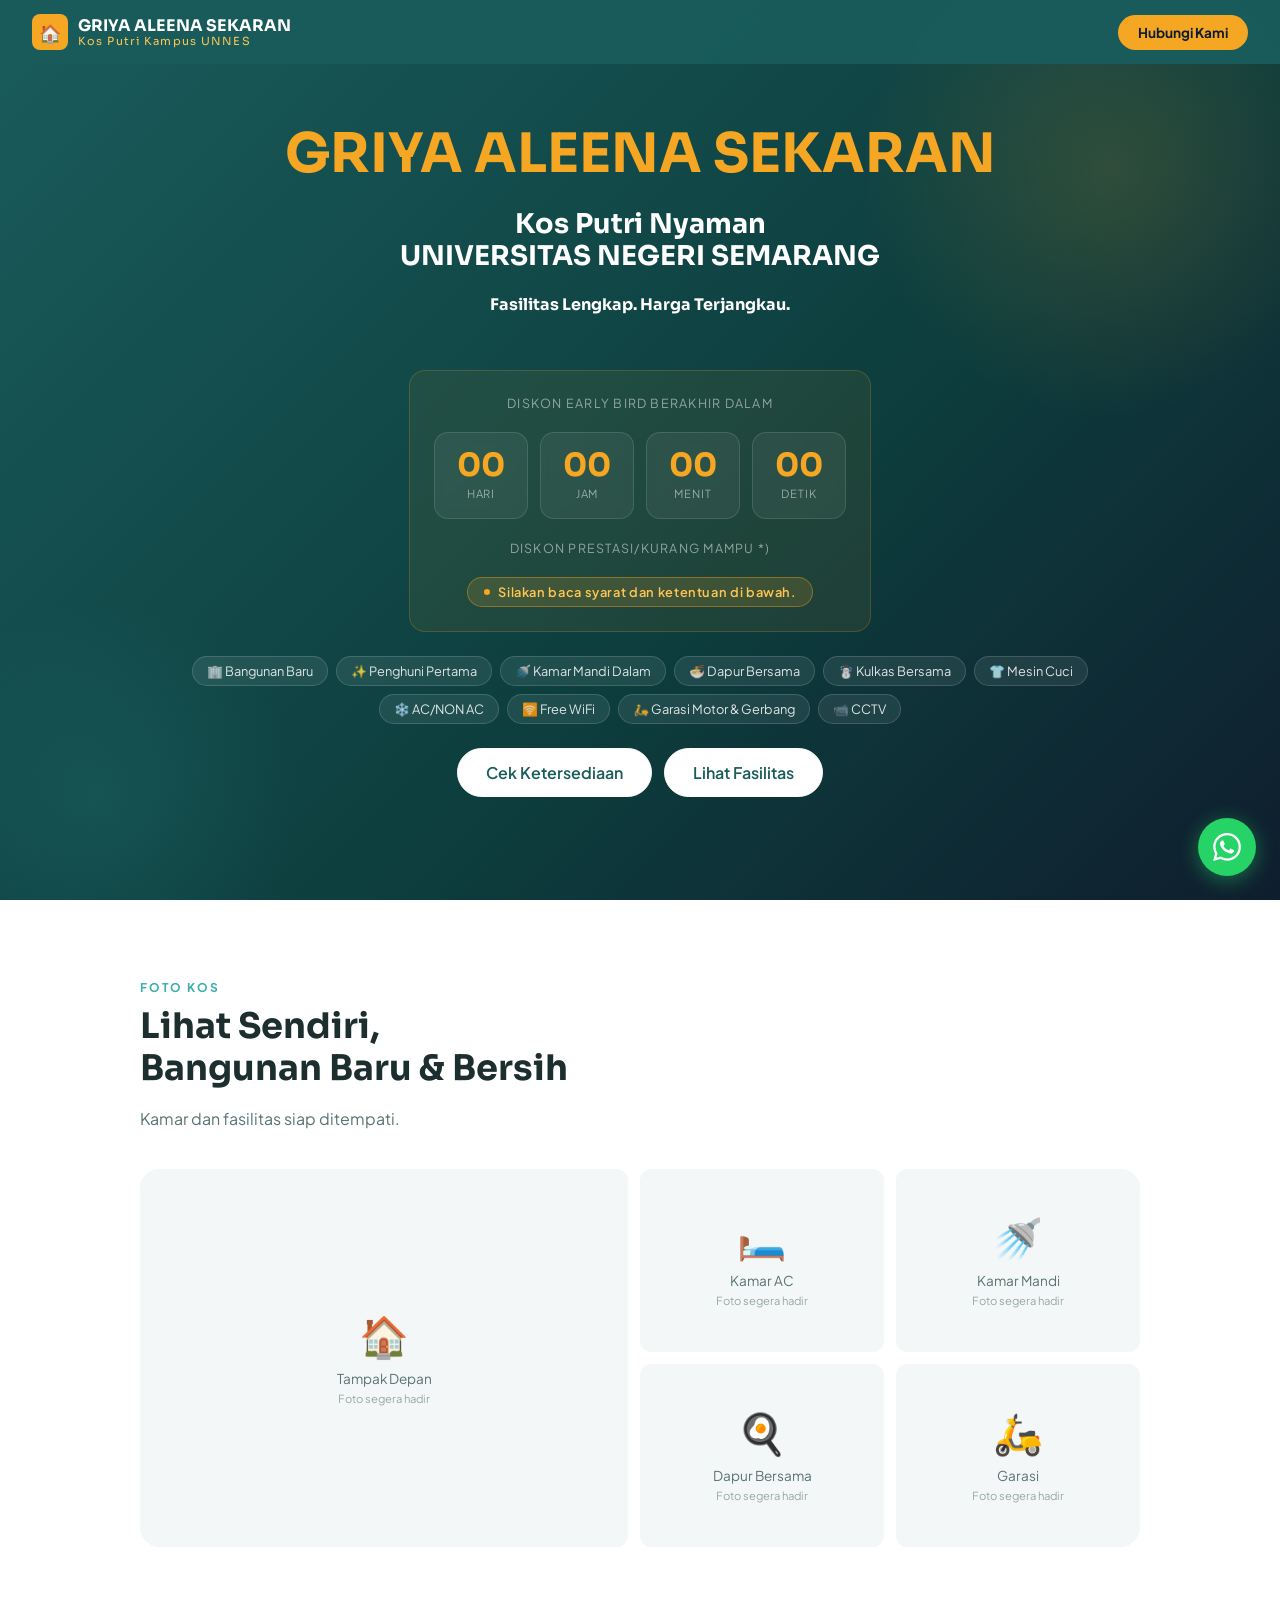
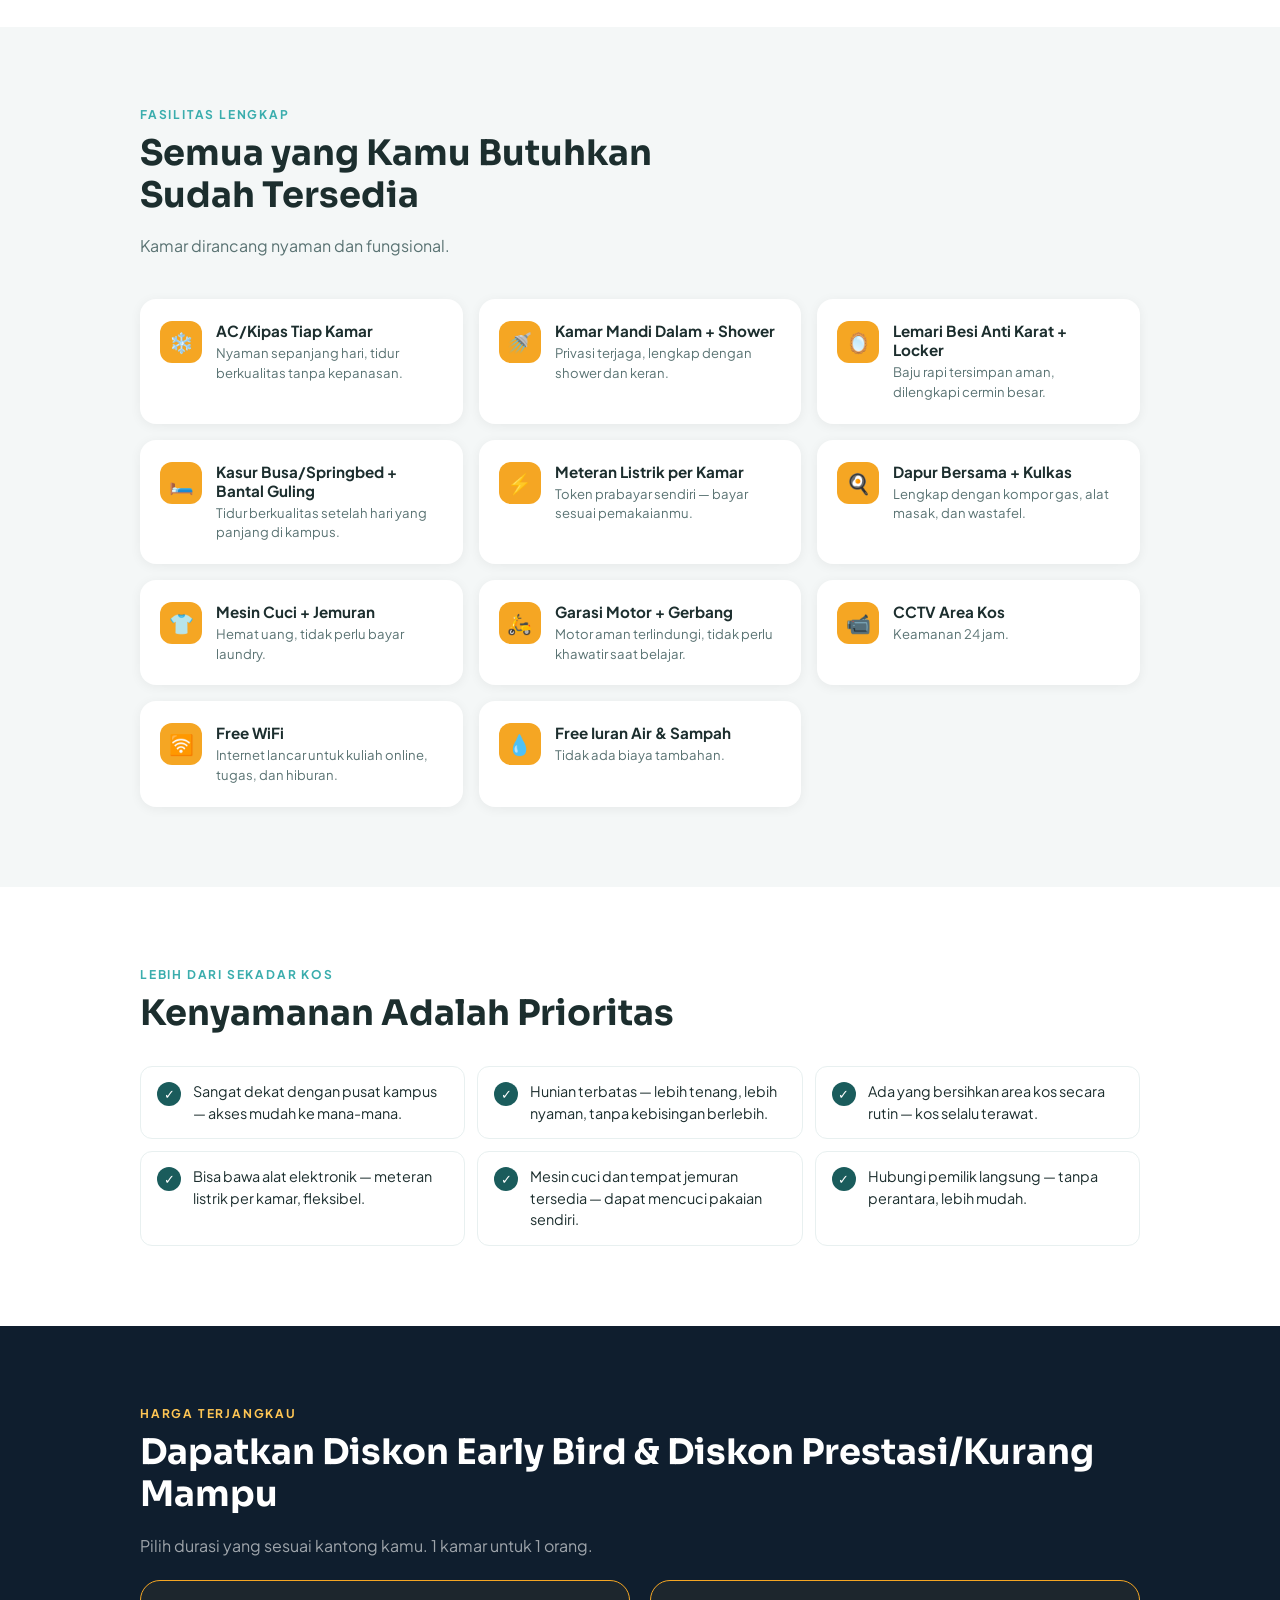
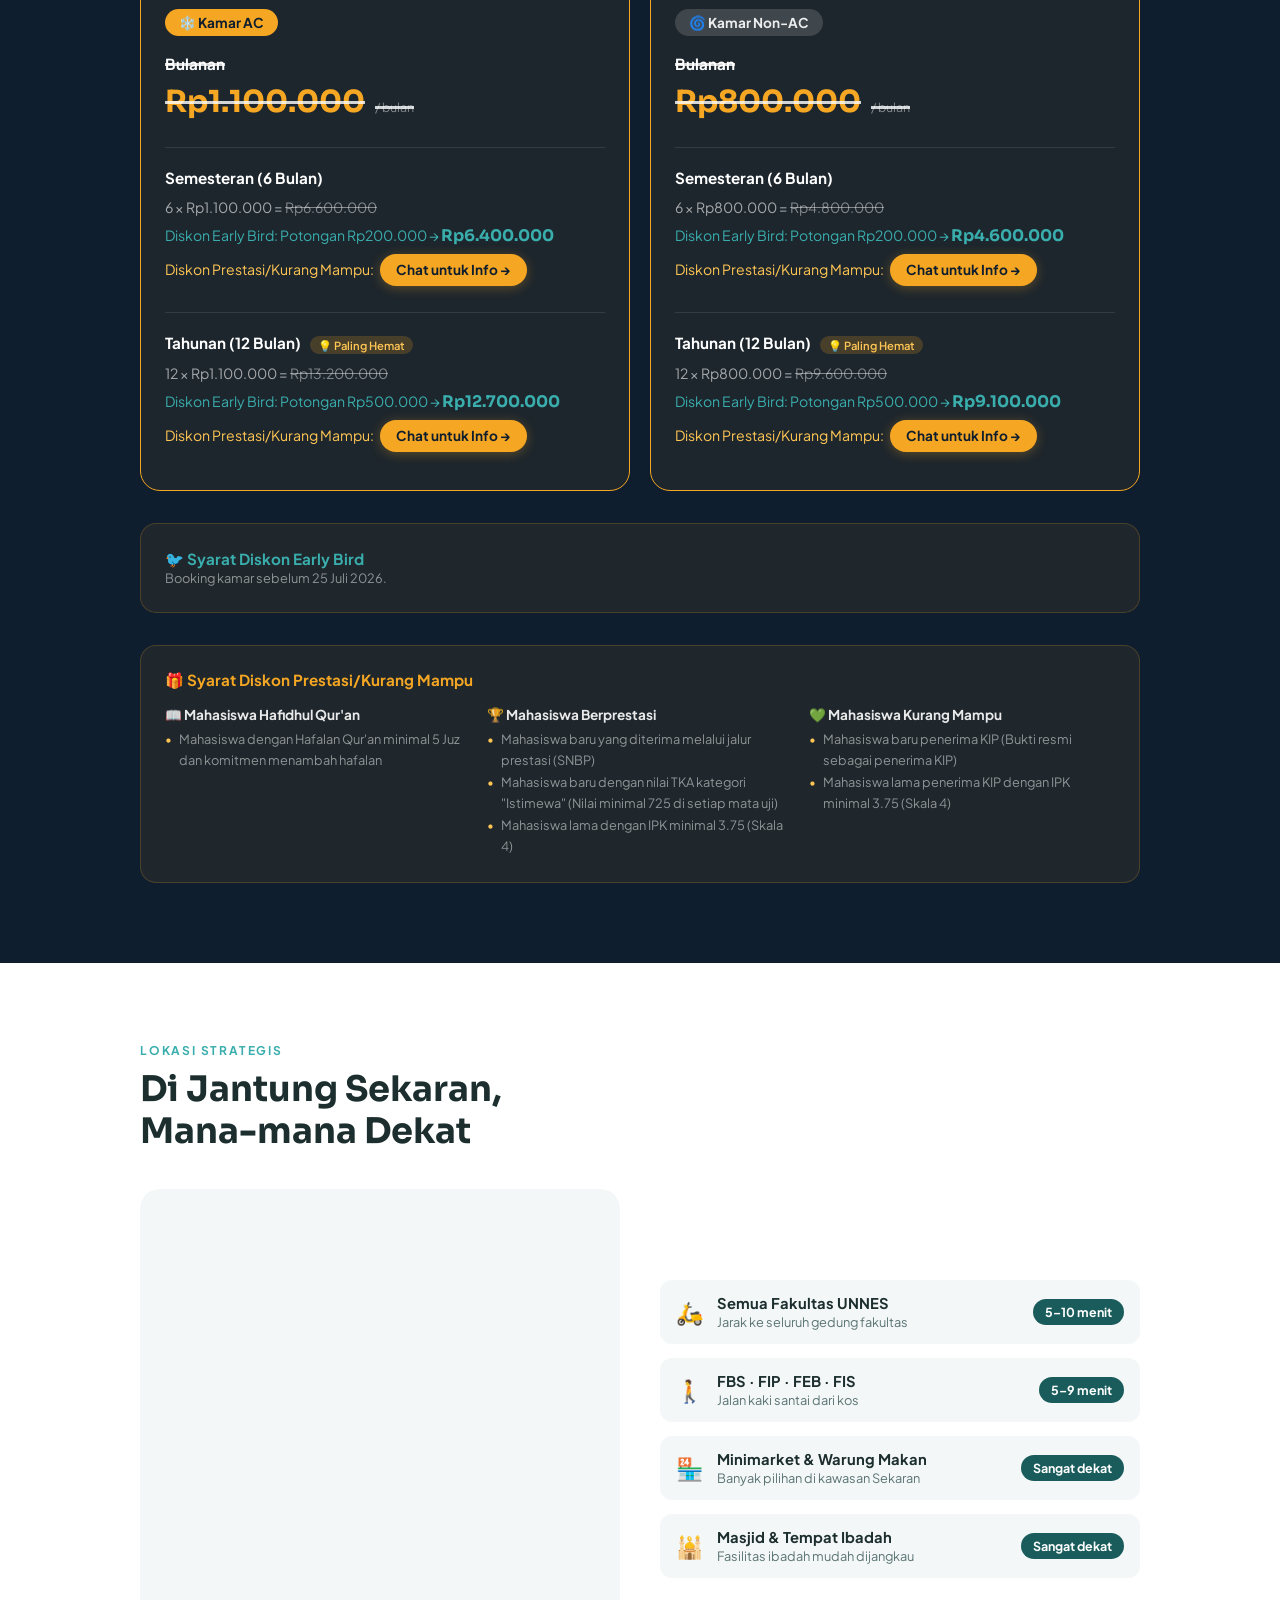
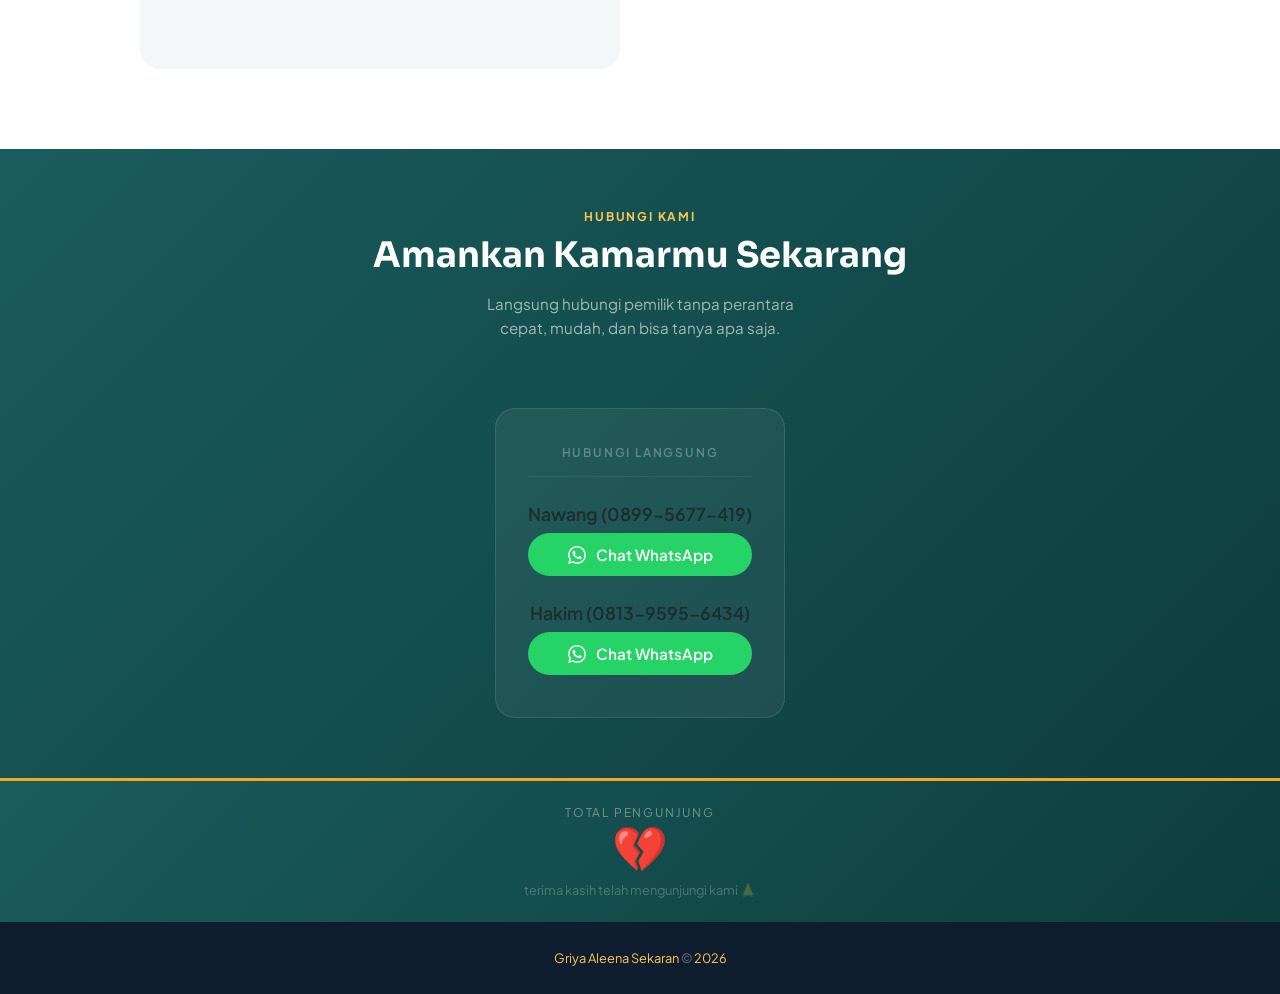
==== index.html @ 8c184621 "Update index.html" ====
<!DOCTYPE html>
<html lang="id">
<head>
<meta charset="UTF-8">
<meta name="viewport" content="width=device-width, initial-scale=1.0">
<title id="dynamic-title">Loading...</title>
<meta name="description" id="dynamic-description" content="Loading...">

<!-- 🔥 OPEN GRAPH TAGS - HARDCODE UNTUK WHATSAPP PREVIEW -->
<meta property="og:title" content="Griya Aleena Sekaran – Kos Putri Kampus UNNES" />
<meta property="og:description" content="Kos putri baru di Sekaran dekat UNNES. Fasilitas lengkap: AC, kamar mandi dalam, WiFi, dapur bersama, CCTV. Diskon Early Bird & Prestasi/Kurang Mampu." />

<meta property="og:image" content="https://lintangglangitt.github.io/griya-aleena/foto/og.jpg?v=20260705" /> <!-- GANTI INI UTK VERSI OG -->

<meta property="og:image:width" content="1200" />
<meta property="og:image:height" content="630" />
<meta property="og:type" content="website" />

<meta property="og:url" content="https://lintangglangitt.github.io/griya-aleena/" /> <!-- GANTI INI UTK VERSI OG -->

<meta property="og:site_name" content="Griya Aleena Sekaran" />
<meta property="og:locale" content="id_ID" />

<!-- Twitter Card -->
<meta name="twitter:card" content="summary_large_image" />
<meta name="twitter:title" content="Griya Aleena Sekaran – Kos Putri Kampus UNNES" />
<meta name="twitter:description" content="Kos putri baru di Sekaran dekat UNNES. Fasilitas lengkap, diskon early bird & prestasi." />
<meta name="twitter:image" content="https://lintangglangitt.github.io/griya-aleena/foto/og.jpg?v=20260705" /> <!-- GANTI INI UTK VERSI OG -->

<link rel="icon" type="image/png" sizes="32x32" href="foto/favicon.png">
<link rel="icon" type="image/png" sizes="16x16" href="foto/favicon.png">
<link rel="apple-touch-icon" href="foto/favicon.png">
<link href="https://fonts.googleapis.com/css2?family=Plus+Jakarta+Sans:wght@400;500;600;700;800&family=Sora:wght@400;600;700&display=swap" rel="stylesheet">
<link rel="stylesheet" href="styles.css">
</head>

<body>

<!-- FLOATING WA -->
<a class="floating-wa" id="floating-wa" href="#" target="_blank" title="Chat WhatsApp">
  <svg viewBox="0 0 24 24" fill="currentColor"><path d="M17.472 14.382c-.297-.149-1.758-.867-2.03-.967-.273-.099-.471-.148-.67.15-.197.297-.767.966-.94 1.164-.173.199-.347.223-.644.075-.297-.15-1.255-.463-2.39-1.475-.883-.788-1.48-1.761-1.653-2.059-.173-.297-.018-.458.13-.606.134-.133.298-.347.446-.52.149-.174.198-.298.298-.497.099-.198.05-.371-.025-.52-.075-.149-.669-1.612-.916-2.207-.242-.579-.487-.5-.669-.51-.173-.008-.371-.01-.57-.01-.198 0-.52.074-.792.372-.272.297-1.04 1.016-1.04 2.479 0 1.462 1.065 2.875 1.213 3.074.149.198 2.096 3.2 5.077 4.487.709.306 1.262.489 1.694.625.712.227 1.36.195 1.871.118.571-.085 1.758-.719 2.006-1.413.248-.694.248-1.289.173-1.413-.074-.124-.272-.198-.57-.347m-5.421 7.403h-.004a9.87 9.87 0 01-5.031-1.378l-.361-.214-3.741.982.998-3.648-.235-.374a9.86 9.86 0 01-1.51-5.26c.001-5.45 4.436-9.884 9.888-9.884 2.64 0 5.122 1.03 6.988 2.898a9.825 9.825 0 012.893 6.994c-.003 5.45-4.437 9.884-9.885 9.884m8.413-18.297A11.815 11.815 0 0012.05 0C5.495 0 .16 5.335.157 11.892c0 2.096.547 4.142 1.588 5.945L.057 24l6.305-1.654a11.882 11.882 0 005.683 1.448h.005c6.554 0 11.89-5.335 11.893-11.893a11.821 11.821 0 00-3.48-8.413Z"/></svg>
</a>

<!-- NAV -->
<nav>
  <a class="nav-brand" href="#">
    <div class="nav-logo" id="nav-logo">🏠</div>
    <div class="nav-name"><span id="nav-brand-name"></span><span id="nav-brand-sub"></span></div>
  </a>
  <a class="nav-cta" id="nav-cta" href="#kontak">Hubungi Kami</a>
</nav>

<!-- HERO -->
<section id="hero">
  <div class="hero-inner">
    <h1><em id="hero-title"></em></h1>
    <h2 id="hero-subtitle"></h2>
    <h3 id="hero-sub"></h3>

    <div class="diskon-syarat" id="countdown-wrapper">
      <p class="countdown-label" id="countdown-label"></p><br>
      <div class="countdown" id="countdown-display">
        <div class="cd-box"><span class="cd-num" id="cd-d">00</span><span class="cd-unit">Hari</span></div>
        <div class="cd-box"><span class="cd-num" id="cd-h">00</span><span class="cd-unit">Jam</span></div>
        <div class="cd-box"><span class="cd-num" id="cd-m">00</span><span class="cd-unit">Menit</span></div>
        <div class="cd-box"><span class="cd-num" id="cd-s">00</span><span class="cd-unit">Detik</span></div>
      </div><br>
      <p class="countdown-label" id="countdown-label-2"></p> <br>
      <div class="hero-badge2" id="hero-badge2"></div>
    </div>

    <div class="hero-chips" id="hero-chips"></div>

    <div class="hero-cta-row" id="hero-cta-row"></div>
  </div>
</section>

<!-- STATS 
<section id="stats">
  <div class="stats-row" id="stats-row"></div>
</section>

-->

<!-- GALERI -->
<section id="galeri">
  <div class="container">
    <p class="section-eye" id="galeri-eye"></p>
    <h2 class="section-title" id="galeri-title"></h2>
    <p class="section-desc" id="galeri-desc"></p>
    <div class="galeri-grid" id="galeri-grid"></div>
  </div>
</section>

<!-- FASILITAS -->
<section id="fasilitas">
  <div class="container">
    <p class="section-eye" id="fasilitas-eye"></p>
    <h2 class="section-title" id="fasilitas-title"></h2>
    <p class="section-desc" id="fasilitas-desc"></p>
    <div class="fas-grid" id="fas-grid"></div>
  </div>
</section>

<!-- FASILITAS PLUS -->
<section id="plus">
  <div class="container">
    <p class="section-eye" id="plus-eye"></p>
    <h2 class="section-title" id="plus-title"></h2>
    <div class="plus-list" id="plus-list"></div>
  </div>
</section>

<!-- HARGA -->
<section id="harga">
  <div class="container">
    <p class="section-eye" id="harga-eye"></p>
    <h2 class="section-title" id="harga-title"></h2>
    <p class="section-desc" id="harga-desc"></p> <br>
    <div class="harga-container" id="harga-container"></div>
    <div class="early-bird-container" id="early-bird-container"></div>
    <div class="diskon-syarat-container" id="diskon-syarat-container"></div>
  </div>
</section>

<!-- LOKASI -->
<section id="lokasi">
  <div class="container">
    <p class="section-eye" id="lokasi-eye"></p>
    <h2 class="section-title" id="lokasi-title"></h2>
    <div class="lokasi-row">
      <div class="lokasi-map">
        <iframe id="maps-iframe" src="" allowfullscreen loading="lazy" referrerpolicy="no-referrer-when-downgrade"></iframe>
      </div>
      <div class="jarak-list" id="jarak-list"></div>
    </div>
  </div>
</section>

<!-- KONTAK -->
<section id="kontak">
  <div class="container">
    <p class="section-eye" id="kontak-eye"></p>
    <h2 class="section-title" id="kontak-title"></h2>
    <p class="kontak-note" id="kontak-note"></p>
    <div class="kontak-cards-wrap" id="kontak-cards-wrap"></div>
  </div>
</section>

<!-- HIT COUNTER -->
<div id="hit-counter" style="display:none;">
  <div class="hc-inner">
    <div class="hc-label">Total Pengunjung</div>
    <div class="hc-num" id="hc-num">0</div>
    <div class="hc-sub">terima kasih telah mengunjungi kami 🙏</div>
  </div>
</div>

<!-- FOOTER -->
<footer>
  <p><span id="footer-brand"></span> © <span id="footer-year"></span></p>
</footer>

<!-- ============================================================ -->
<!-- 🔥 SEMUA LOGIKA DIAMBIL DARI app.js (TIDAK ADA SCRIPT DI SINI) -->
<!-- ============================================================ -->
<script src="app.js"></script>
</body>
</html>
---- styles.css ----
/* styles.css */
*, *::before, *::after { box-sizing: border-box; margin: 0; padding: 0; }

:root {
  --teal: #1a5c5c;
  --teal-mid: #2a8080;
  --teal-lt: #3aadad;
  --amber: #F5A623;
  --amber-lt: #ffc654;
  --navy: #0f1e2e;
  --white: #ffffff;
  --gray: #f4f7f7;
  --text: #1c2e2e;
  --muted: #5a7373;
}

html { scroll-behavior: smooth; }

body {
  font-family: 'Plus Jakarta Sans', sans-serif;
  color: var(--text);
  background: var(--white);
  overflow-x: hidden;
}

/* ── NAV ── */
nav {
  position: fixed; top: 0; left: 0; right: 0; z-index: 100;
  background: rgba(26,92,92,0.95);
  backdrop-filter: blur(8px);
  display: flex; align-items: center; justify-content: space-between;
  padding: 14px 32px;
}
.nav-brand { display: flex; align-items: center; gap: 10px; text-decoration: none; }
.nav-logo { width: 36px; height: 36px; background: var(--amber); border-radius: 8px;
  display: flex; align-items: center; justify-content: center; font-size: 18px; }

/* 🔥 PERBAIKAN: Judul utama PUTIH, Subtitle KUNING */
.nav-name {
  font-family: 'Sora', sans-serif;
  font-weight: 700;
  font-size: 1rem;
  line-height: 1.1;
}
#nav-brand-name {
  color: var(--white);      /* PUTIH */
  display: block;
}
#nav-brand-sub {
  display: block;
  font-weight: 400;
  font-size: 0.7rem;
  color: var(--amber-lt);   /* KUNING */
  letter-spacing: 0.1em;
}

nav a.nav-cta {
  background: var(--amber); color: var(--navy); font-weight: 700; font-size: 0.85rem;
  padding: 9px 20px; border-radius: 50px; text-decoration: none;
  transition: background 0.2s;
}
nav a.nav-cta:hover { background: var(--amber-lt); }

/* ── HERO ── */
#hero {
  min-height: 100vh;
  background: linear-gradient(135deg, var(--teal) 0%, #0d3d3d 60%, var(--navy) 100%);
  display: flex;
  align-items: center;
  justify-content: center;
  padding: 60px 24px 40px;
  position: relative;
  overflow: hidden;
  text-align: center;
}
#hero::before {
  content: '';
  position: absolute; top: -80px; right: -80px;
  width: 500px; height: 500px;
  background: radial-gradient(circle, rgba(245,166,35,0.15) 0%, transparent 70%);
  pointer-events: none;
}
#hero::after {
  content: '';
  position: absolute; bottom: -100px; left: -100px;
  width: 400px; height: 400px;
  background: radial-gradient(circle, rgba(58,173,173,0.12) 0%, transparent 70%);
  pointer-events: none;
}
.hero-inner {
  max-width: 900px;
  width: 100%;
  display: flex;
  flex-direction: column;
  align-items: center;
  text-align: center;
  gap: 24px;
  position: relative;
  z-index: 1;
}

.hero-badge1 {
  display: inline-flex;
  align-items: center;
  gap: 8px;
  background: rgba(245,166,35,0.15);
  border: 1px solid rgba(245,166,35,0.4);
  color: var(--amber-lt);
  font-size: 0.8rem;
  font-weight: 600;
  padding: 6px 16px;
  border-radius: 50px;
  letter-spacing: 0.05em;
  margin: 0 auto;
}

.hero-badge2 {
  display: inline-flex;
  align-items: center;
  gap: 8px;
  background: rgba(245,166,35,0.15);
  border: 1px solid rgba(245,166,35,0.4);
  color: var(--amber-lt);
  font-size: 0.8rem;
  font-weight: 600;
  padding: 6px 16px;
  border-radius: 50px;
  letter-spacing: 0.05em;
  margin: 0 auto;
}

.hero-sub {
  font-size: clamp(1rem, 2vw, 1.15rem);
  color: rgba(255,255,255,0.75);
  max-width: 560px;
  line-height: 1.65;
  margin: 0 auto;
  text-align: center;
}


.badge-dot {
  width: 6px;
  height: 6px;
  background: var(--amber);
  border-radius: 50%;
  animation: pulse 1.5s infinite;
}
@keyframes pulse {
  0%, 100% { opacity: 1; }
  50% { opacity: 0.3; }
}

h1 {
  font-family: 'Sora', sans-serif;
  font-size: clamp(2rem, 5vw, 3.4rem);
  font-weight: 700;
  color: var(--white);
  line-height: 1.15;
  text-align: center;
  width: 100%;
}
h1 em {
  color: var(--amber);
  font-style: normal;
}

h2 {
  font-family: 'Sora', sans-serif;
  font-size: clamp(1rem, 2.5vw, 1.7rem);
  font-weight: 700;
  color: var(--white);
  line-height: 1.15;
  text-align: center;
  width: 100%;
}
h2 em {
  color: var(--amber);
  font-style: normal;
}

h3 {
  font-family: 'Sora', sans-serif;
  font-size: clamp(1rem, 1.25vw, 0.85rem);
  font-weight: 700;
  color: var(--white);
  line-height: 1.15;
  text-align: center;
  width: 100%;
}
h3 em {
  color: var(--amber);
  font-style: normal;
}


.container {
  max-width: 1000px;
  margin: 0 auto;
  width: 100%;
}

/* countdown */
.countdown-label {
  color: rgba(255,255,255,0.5);
  font-size: 0.78rem;
  letter-spacing: 0.1em;
  text-transform: uppercase;
}
.countdown {
  display: flex;
  gap: 12px;
  justify-content: center;
  flex-wrap: wrap;
}
.cd-box {
  background: rgba(255,255,255,0.06);
  border: 1px solid rgba(255,255,255,0.12);
  border-radius: 14px;
  padding: 16px 22px;
  min-width: 80px;
  text-align: center;
  backdrop-filter: blur(4px);
}
.cd-num {
  font-family: 'Sora', sans-serif;
  font-size: 2rem;
  font-weight: 700;
  color: var(--amber);
  line-height: 1;
  display: block;
}
.cd-unit {
  font-size: 0.7rem;
  color: rgba(255,255,255,0.5);
  letter-spacing: 0.08em;
  text-transform: uppercase;
}

.hero-chips {
  display: flex;
  flex-wrap: wrap;
  gap: 8px;
  justify-content: center;
}
.chip {
  background: rgba(255,255,255,0.08);
  border: 1px solid rgba(255,255,255,0.15);
  color: rgba(255,255,255,0.85);
  font-size: 0.8rem;
  padding: 6px 14px;
  border-radius: 50px;
}
.chip.gold {
  background: rgba(245,166,35,0.15);
  border-color: rgba(245,166,35,0.35);
  color: var(--amber-lt);
}

.hero-cta-row {
  display: flex;
  gap: 12px;
  flex-wrap: wrap;
  justify-content: center;
}
.btn-primary {
  background: var(--amber);
  color: var(--navy);
  font-weight: 700;
  font-size: 1rem;
  padding: 14px 32px;
  border-radius: 50px;
  text-decoration: none;
  transition: transform 0.15s, box-shadow 0.15s;
  box-shadow: 0 4px 20px rgba(245,166,35,0.35);
}
.btn-primary:hover {
  transform: translateY(-2px);
  box-shadow: 0 8px 28px rgba(245,166,35,0.45);
}
.btn-outline {
  background: var(--white);
  color: var(--teal);
  font-weight: 600;
  font-size: 1rem;
  padding: 13px 28px;
  border-radius: 50px;
  border: 1.5px solid var(--white);
  text-decoration: none;
  transition: border-color 0.15s, background 0.15s, color 0.15s;
}
.btn-outline:hover {
  background: var(--gray);
  border-color: var(--gray);
  color: var(--teal);
}

.avail-note {
  font-size: 0.82rem;
  color: rgba(255,255,255,0.5);
}
.avail-note strong {
  color: var(--amber-lt);
}

/* ── SECTION BASE ── */

section { padding: 80px 24px; }
.section-eye { font-size: 0.75rem; font-weight: 700; letter-spacing: 0.15em;
  text-transform: uppercase; color: var(--teal-lt); margin-bottom: 10px; }
.section-title { font-family: 'Sora', sans-serif; font-size: clamp(1.6rem,3vw,2.2rem); 
  font-weight: 700; color: var(--text); line-height: 1.2; margin-bottom: 16px;  text-align: left;}
.section-desc { color: var(--muted); font-size: 1rem; line-height: 1.7; max-width: 560px; }

/* ── STATS STRIP ── */
#stats { background: var(--teal); padding: 40px 24px; }
.stats-row { max-width: 800px; margin: 0 auto;
  display: grid; grid-template-columns: repeat(4, 1fr); gap: 20px; text-align: center; }
.stat-num { font-family: 'Sora', sans-serif; font-size: 2.2rem; font-weight: 700; color: var(--amber); }
.stat-label { font-size: 0.8rem; color: rgba(255,255,255,0.7); margin-top: 4px; line-height: 1.3; }

/* ── FASILITAS ── */
#fasilitas { background: var(--gray); }
.fas-grid {
  display: grid; grid-template-columns: repeat(auto-fill, minmax(260px, 1fr));
  gap: 16px; margin-top: 40px;
}
.fas-card {
  background: var(--white); border-radius: 16px; padding: 22px 20px;
  display: flex; gap: 14px; align-items: flex-start;
  box-shadow: 0 2px 12px rgba(0,0,0,0.06);
  transition: transform 0.2s, box-shadow 0.2s;
}
.fas-card:hover { transform: translateY(-3px); box-shadow: 0 6px 24px rgba(0,0,0,0.1); }
.fas-icon {
  width: 42px; height: 42px; border-radius: 12px; background: var(--teal);
  display: flex; align-items: center; justify-content: center;
  font-size: 20px; flex-shrink: 0;
}
.fas-icon.amber { background: var(--amber); }
.fas-text h4 { font-weight: 700; font-size: 0.95rem; margin-bottom: 3px; color: var(--text); }
.fas-text p { font-size: 0.82rem; color: var(--muted); line-height: 1.5; }

/* ── FASILITAS PLUS ── */
#plus { background: var(--white); }
.plus-list {
  display: grid; grid-template-columns: repeat(auto-fill, minmax(280px, 1fr));
  gap: 12px; margin-top: 32px;
}
.plus-item {
  display: flex; align-items: flex-start; gap: 12px;
  padding: 14px 16px; border-radius: 12px;
  border: 1.5px solid #e8f0f0;
}
.plus-check {
  width: 24px; height: 24px; background: var(--teal); border-radius: 50%;
  display: flex; align-items: center; justify-content: center; flex-shrink: 0;
  color: white; font-size: 13px; margin-top: 1px;
}
.plus-item p { font-size: 0.9rem; color: var(--text); line-height: 1.5; }

/* ── HARGA ── */
#harga { background: var(--navy); }
#harga .section-title { color: var(--white); }
#harga .section-eye { color: var(--amber-lt); }
#harga .section-desc { color: rgba(255,255,255,0.6); }

.lantai-block { margin-bottom: 32px; }
.lantai-title {
  color: var(--amber); font-family: 'Sora', sans-serif; font-weight: 700;
  font-size: 1.05rem; margin: 32px 0 16px;
  padding-bottom: 10px; border-bottom: 1px solid rgba(255,255,255,0.1);
}
.room-type-badge {
  font-size: 0.85rem; font-weight: 700; padding: 5px 14px;
  border-radius: 50px; display: inline-block; margin-bottom: 14px;
}
.ac-badge { background: var(--amber); color: var(--navy); }
.nonac-badge { background: rgba(255,255,255,0.15); color: rgba(255,255,255,0.9); }
.price-segment { padding: 4px 0; }
.price-segment .harga-durasi { font-size: 0.95rem; margin-bottom: 10px; }
.price-sep { border: none; height: 1px; background: rgba(255,255,255,0.1); margin: 16px 0; }
.hemat-tag {
  background: rgba(245,166,35,0.2); color: var(--amber-lt);
  font-size: 0.7rem; padding: 2px 8px; border-radius: 50px;
  font-weight: 600; margin-left: 6px; vertical-align: middle;
}

.harga-cards { display: grid; grid-template-columns: 1fr 1fr; gap: 20px; }
.harga-card {
  background: rgba(255,255,255,0.05); border: 1.5px solid rgba(255,255,255,0.1);
  border-radius: 20px; padding: 28px 24px;
  transition: border-color 0.2s;
}
.harga-card.featured { border-color: var(--amber); background: rgba(245,166,35,0.06); }
.harga-badge { background: var(--amber); color: var(--navy); font-size: 0.72rem; font-weight: 700;
  padding: 3px 10px; border-radius: 50px; display: inline-block; margin-bottom: 12px; }
.harga-type { color: rgba(255,255,255,0.5); font-size: 0.78rem; letter-spacing: 0.08em;
  text-transform: uppercase; margin-bottom: 8px; }
.harga-durasi { color: var(--white); font-weight: 700; font-size: 1.1rem; margin-bottom: 16px; }
.harga-price-row { display: flex; align-items: baseline; gap: 10px; margin-bottom: 6px; }
.harga-strike { color: rgba(255,255,255,0.3); font-size: 0.9rem; text-decoration: line-through; }
.harga-normal { color: var(--amber); font-family: 'Sora', sans-serif; font-size: 1.9rem; font-weight: 700; }
.harga-period { color: rgba(255,255,255,0.45); font-size: 0.78rem; }
.harga-diskon { margin-top: 14px; padding-top: 14px; border-top: 1px solid rgba(255,255,255,0.1); }
.harga-diskon-label { font-size: 0.78rem; color: var(--amber-lt); margin-bottom: 8px; }
.harga-spesial { color: white; font-size: 1.5rem; font-weight: 700; font-family: 'Sora', sans-serif; }

.bulanan-strike { text-decoration: line-through; text-decoration-thickness: 2.5px; text-decoration-color: rgba(255,255,255,0.8); }

.price-calc-row {
  font-size: 0.88rem; color: rgba(255,255,255,0.6);
  margin-bottom: 6px; line-height: 1.5;
}
.price-calc-row .calc-base { color: rgba(255,255,255,0.45); text-decoration: line-through; }
.price-calc-row .calc-disc { color: rgba(255,255,255,0.9); font-weight: 600; }

.price-calc-row.early { color: var(--teal-lt); }
.price-calc-row.early .calc-early {
  color: var(--teal-lt); font-weight: 700; font-size: 1rem;
  font-family: 'Sora', sans-serif; 
}

.price-calc-row.spesial { color: var(--amber-lt); }
.price-calc-row.spesial .calc-spesial {
  color: var(--amber); font-weight: 700; font-size: 1rem;
  font-family: 'Sora', sans-serif;
}
.syarat-mark { color: rgba(255,255,255,0.4); font-size: 0.75rem; }
.syarat-note-text {
  margin-top: 10px; font-size: 0.78rem; color: rgba(255,255,255,0.35);
  font-style: italic;
}

.diskon-syarat {
  margin-top: 32px; background: rgba(245,166,35,0.07);
  border: 1.5px solid rgba(245,166,35,0.2); border-radius: 16px;
  padding: 24px;
}

.diskon-syarat h4 {
  color: var(--amber); font-weight: 700; font-size: 0.95rem; margin-bottom: 16px;
}

.diskon-syarat-early {
  margin-top: 32px;
  background: rgba(245,166,35,0.07);
  border: 1.5px solid rgba(26, 92, 92, 0.2);
  border-radius: 16px;
  padding: 24px;
}

.diskon-syarat h4b {
  color: var(--teal-lt); font-weight: 700; font-size: 0.95rem; margin-bottom: 16px;
}

.syarat-grid { display: grid; grid-template-columns: 1fr 1fr 1fr; gap: 16px; }
.syarat-item h5 { color: rgba(255,255,255,0.9); font-size: 0.85rem; margin-bottom: 6px; }
.syarat-item p { color: rgba(255,255,255,0.5); font-size: 0.8rem; line-height: 1.5; }
.syarat-item ul { list-style: none; padding: 0; margin: 0; }
.syarat-item ul li {
  color: rgba(255,255,255,0.5); font-size: 0.8rem; line-height: 1.6;
  padding-left: 14px; position: relative; margin-bottom: 2px;
}
.syarat-item ul li::before { content: '•'; position: absolute; left: 0; color: var(--amber-lt); }


/* ─── BUTTON HUBUNGI KAMI DI HARGA ─── */
.btn-hubungi-kami {
  display: inline-block;
  background: var(--amber);
  color: var(--navy);
  font-weight: 700;
  font-size: 0.85rem;
  padding: 6px 16px;
  border-radius: 50px;
  text-decoration: none;
  transition: transform 0.15s, box-shadow 0.15s, background 0.15s;
  box-shadow: 0 2px 12px rgba(245,166,35,0.3);
  margin-left: 4px;
}

.btn-hubungi-kami:hover {
  transform: translateY(-2px);
  box-shadow: 0 4px 20px rgba(245,166,35,0.4);
  background: var(--amber-lt);
}


/* ── LOKASI ── */
#lokasi { background: var(--white); }
.lokasi-row {
  display: grid; grid-template-columns: 1fr 1fr; gap: 40px; align-items: center; margin-top: 36px;
}
.lokasi-map {
  aspect-ratio: 1; border-radius: 20px; overflow: hidden;
  background: var(--gray); position: relative;
}
.lokasi-map iframe { width: 100%; height: 100%; border: 0; display: block; }
.jarak-list { display: flex; flex-direction: column; gap: 14px; }
.jarak-item {
  display: flex; align-items: center; gap: 14px;
  padding: 14px 16px; border-radius: 12px; background: var(--gray);
}
.jarak-icon { font-size: 22px; flex-shrink: 0; }
.jarak-info h5 { font-weight: 700; font-size: 0.92rem; color: var(--text); }
.jarak-info p { font-size: 0.8rem; color: var(--muted); margin-top: 2px; }
.jarak-time {
  margin-left: auto; background: var(--teal); color: white;
  font-size: 0.78rem; font-weight: 700; padding: 5px 12px; border-radius: 50px;
  white-space: nowrap;
}


/* ── CTA / KONTAK ── */
#kontak {
  background: linear-gradient(135deg, var(--teal) 0%, #0d3d3d 100%);
  text-align: center;
  padding: 60px 24px;
}

#kontak .section-title {
  color: var(--white);
  text-align: center;
}

#kontak .section-eye {
  color: var(--amber-lt);
  text-align: center;
}

.kontak-note {
  color: rgba(255,255,255,0.6);
  font-size: 0.95rem;
  max-width: 520px;
  margin: 0 auto 32px auto;
  line-height: 1.6;
  text-align: center;
}


/* ── KONTAK CARDS ── */
.kontak-cards-wrap {
  display: flex;
  justify-content: center;
}

.kontak-card {
  background: rgba(255,255,255,0.06);
  border: 1px solid rgba(255,255,255,0.1);
  border-radius: 20px;
  padding: 36px 32px;
  max-width: 520px;
  width: 100%;
  transition: border-color 0.3s, background 0.3s;
}

.kontak-card:hover {
  background: rgba(255,255,255,0.1);
  border-color: rgba(245,166,35,0.3);
}

.kontak-card .k-label {
  color: rgba(255,255,255,0.3);
  font-size: 0.75rem;
  font-weight: 600;
  letter-spacing: 0.15em;
  text-transform: uppercase;
  margin-bottom: 16px;
}

.kontak-card .k-divider {
  height: 1px;
  background: rgba(255,255,255,0.06);
  margin-bottom: 20px;
}

.kontak-card .k-item {
  padding: 6px 0;
}

.kontak-card .k-name {
  color: #1c2e2e;
  font-size: 1.1rem;
  font-weight: 600;
  margin-bottom: 8px;
}

.kontak-card .wa-btn {
  display: inline-flex;
  align-items: center;
  justify-content: center;
  gap: 10px;
  background: #25D366;
  color: #fff;
  font-weight: 600;
  font-size: 0.95rem;
  padding: 12px 24px;
  border-radius: 50px;
  text-decoration: none;
  transition: transform 0.2s, box-shadow 0.2s;
  width: 100%;
  max-width: 300px;
}

.kontak-card .wa-btn:hover {
  transform: translateY(-2px);
  box-shadow: 0 6px 24px rgba(37,211,102,0.35);
}

.kontak-card .k-item-spacer {
  height: 14px;
}

/* ── FOOTER ── */
footer {
  background: var(--navy); padding: 28px 24px; text-align: center;
  color: rgba(255,255,255,0.35); font-size: 0.8rem;
}
footer span { color: var(--amber-lt); }

/* ── FLOATING WA ── */
.floating-wa {
  position: fixed; bottom: 24px; right: 24px; z-index: 999;
  background: #25D366; color: white; width: 58px; height: 58px;
  border-radius: 50%; display: flex; align-items: center; justify-content: center;
  box-shadow: 0 4px 20px rgba(37,211,102,0.45);
  text-decoration: none; transition: transform 0.2s, box-shadow 0.2s;
}
.floating-wa:hover { transform: scale(1.1); box-shadow: 0 8px 32px rgba(37,211,102,0.55); }
.floating-wa svg { width: 28px; height: 28px; }

/* ── GALERI ── */
#galeri { background: var(--white); }
.galeri-grid {
  display: grid;
  grid-template-columns: 2fr 1fr 1fr;
  grid-template-rows: auto auto;
  gap: 12px; margin-top: 36px; border-radius: 20px; overflow: hidden;
}
.galeri-item {
  background: var(--gray); border-radius: 12px; overflow: hidden;
  aspect-ratio: 4/3; position: relative;
  display: flex; align-items: center; justify-content: center;
  color: var(--muted); font-size: 0.85rem; text-align: center;
}
.galeri-item.main { grid-row: 1 / 3; aspect-ratio: auto; min-height: 280px; }
.galeri-item img { width: 100%; height: 100%; object-fit: cover; display: block; }
.galeri-placeholder { display: flex; flex-direction: column; gap: 6px; align-items: center; }
.galeri-placeholder span { font-size: 2rem; }

/* ── KETERSEDIAAN ── */
.avail-strip {
  display: grid; grid-template-columns: repeat(auto-fill, minmax(200px, 1fr));
  gap: 12px; margin-top: 28px;
}
.avail-item {
  background: rgba(255,255,255,0.06); border: 1.5px solid rgba(255,255,255,0.12);
  border-radius: 14px; padding: 16px 20px;
  display: flex; align-items: center; gap: 14px;
}
.avail-dot { width: 10px; height: 10px; border-radius: 50%; flex-shrink: 0; }
.avail-dot.green { background: #25D366; box-shadow: 0 0 8px rgba(37,211,102,0.6); }
.avail-dot.yellow { background: var(--amber); box-shadow: 0 0 8px rgba(245,166,35,0.6); }
.avail-info h5 { color: white; font-size: 0.88rem; font-weight: 600; margin-bottom: 2px; }
.avail-info p { color: rgba(255,255,255,0.5); font-size: 0.78rem; }

/* ── POST-HARGA CTA ── */
.post-harga-cta {
  margin-top: 40px; text-align: center;
  background: rgba(245,166,35,0.07); border: 1.5px solid rgba(245,166,35,0.2);
  border-radius: 20px; padding: 32px 24px;
}
.post-harga-cta p { color: rgba(255,255,255,0.75); margin-bottom: 20px; font-size: 1rem; }

/* ── TESTIMONI ── */
#testimoni { background: var(--gray); }
.testi-grid {
  display: grid; grid-template-columns: repeat(auto-fill, minmax(260px, 1fr));
  gap: 16px; margin-top: 36px;
}
.testi-card {
  background: var(--white); border-radius: 16px; padding: 24px;
  box-shadow: 0 2px 12px rgba(0,0,0,0.06);
  display: flex; flex-direction: column; gap: 12px;
}
.testi-stars { color: var(--amber); font-size: 1rem; letter-spacing: 2px; }
.testi-text { color: var(--text); font-size: 0.9rem; line-height: 1.65; font-style: italic; }
.testi-author { display: flex; align-items: center; gap: 10px; margin-top: 4px; }
.testi-avatar {
  width: 38px; height: 38px; border-radius: 50%; background: var(--teal);
  display: flex; align-items: center; justify-content: center;
  color: white; font-weight: 700; font-size: 0.9rem; flex-shrink: 0;
}
.testi-name { font-weight: 700; font-size: 0.88rem; color: var(--text); }
.testi-role { font-size: 0.78rem; color: var(--muted); }

/* ── RESPONSIVE ── */
@media (max-width: 640px) {
  nav { padding: 12px 16px; }
  .stats-row { grid-template-columns: repeat(2, 1fr); }
  .harga-cards { grid-template-columns: 1fr; }
  .syarat-grid { grid-template-columns: 1fr; }
  .lokasi-row { grid-template-columns: 1fr; }
  .lokasi-map { aspect-ratio: 4/3; }
  .galeri-grid { grid-template-columns: 1fr 1fr; }
  .galeri-item.main { grid-column: 1 / 3; grid-row: auto; }
  .floating-wa { bottom: 16px; right: 16px; width: 52px; height: 52px; }

  /* Countdown 1 baris dengan box */
  .countdown {
    display: flex;
    flex-wrap: nowrap;
    gap: 6px;
    justify-content: center;
  }

  .cd-box {
    min-width: 55px;
    padding: 10px 8px;
    flex-shrink: 0;
    border-radius: 10px;
  }

  .cd-num {
    font-size: 1.1rem;
  }

  .cd-unit {
    font-size: 0.5rem;
  }
}


/* ── HIT COUNTER ── */
#hit-counter {
  background: linear-gradient(135deg, var(--teal) 0%, #0d3d3d 100%);
  padding: 24px 24px;
  text-align: center;
  border-top: 3px solid var(--amber);
}

#hit-counter .hc-inner {
  max-width: 1000px;
  margin: 0 auto;
}

#hit-counter .hc-label {
  color: rgba(255,255,255,0.4);
  font-size: 0.75rem;
  text-transform: uppercase;
  letter-spacing: 0.15em;
  margin-bottom: 4px;
}

#hit-counter .hc-num {
  color: var(--amber);
  font-family: 'Sora', sans-serif;
  font-size: 2.8rem;
  font-weight: 700;
  line-height: 1.2;
}

#hit-counter .hc-sub {
  color: rgba(255,255,255,0.25);
  font-size: 0.8rem;
  margin-top: 4px;
}


/* ── GALERI FALLBACK VERSI 1 ── */
.galeri-item {
  background: var(--gray);
  border-radius: 12px;
  overflow: hidden;
  aspect-ratio: 4/3;
  position: relative;
  display: flex;
  align-items: center;
  justify-content: center;
  cursor: pointer;
  transition: transform 0.3s ease, box-shadow 0.3s ease;
}

.galeri-item:hover {
  transform: translateY(-4px);
  box-shadow: 0 8px 24px rgba(0,0,0,0.12);
}

.galeri-item img {
  width: 100%;
  height: 100%;
  object-fit: cover;
  display: block;
  transition: transform 0.5s ease;
}

.galeri-item:hover img {
  transform: scale(1.05);
}

.galeri-item.main {
  grid-row: 1 / 3;
  aspect-ratio: auto;
  min-height: 280px;
}

.no-image {
  position: absolute;
  inset: 0;
  display: flex;
  flex-direction: column;
  align-items: center;
  justify-content: center;
  background: var(--gray);
  color: var(--muted);
  font-size: 0.85rem;
  padding: 20px;
  text-align: center;
}

.no-image span {
  font-size: 2.5rem;
  margin-bottom: 8px;
}

.no-image p {
  margin: 0;
  line-height: 1.4;
}

.no-image small {
  font-size: 0.7rem;
  opacity: 0.6;
}
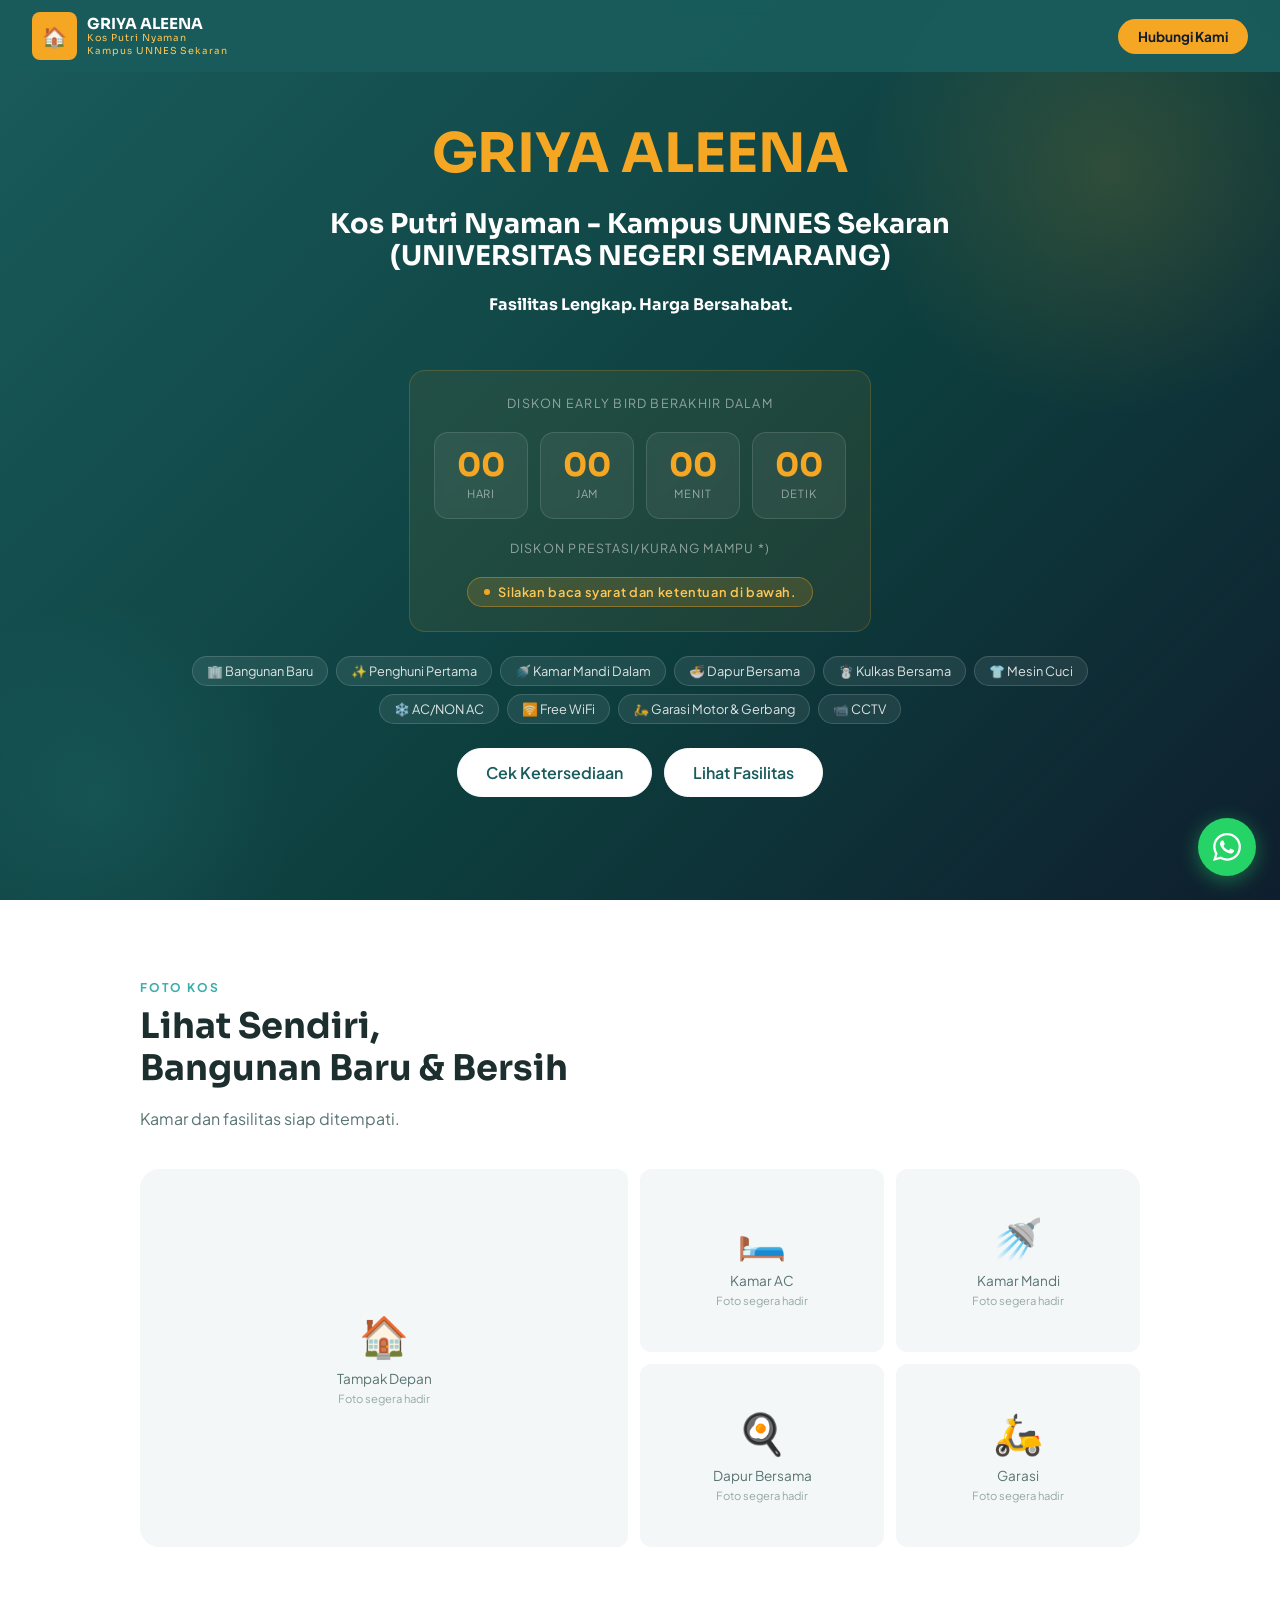
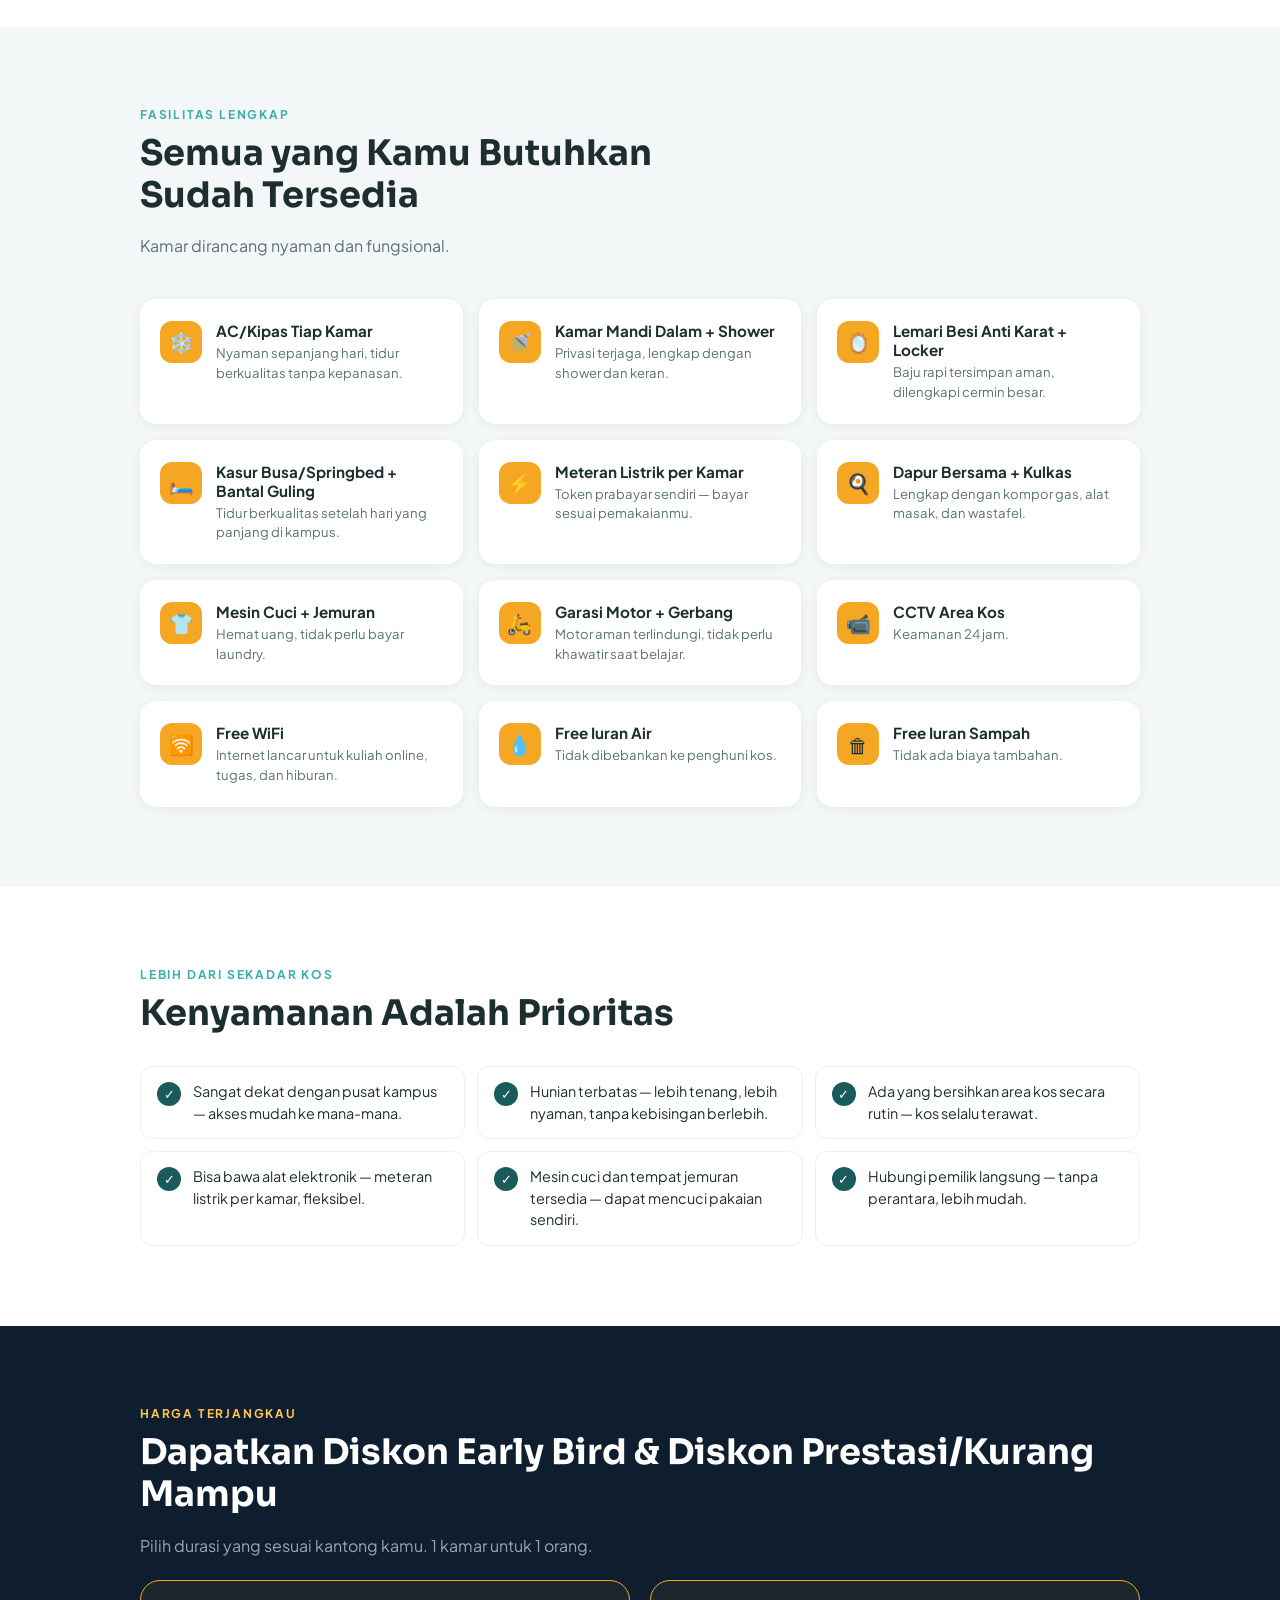
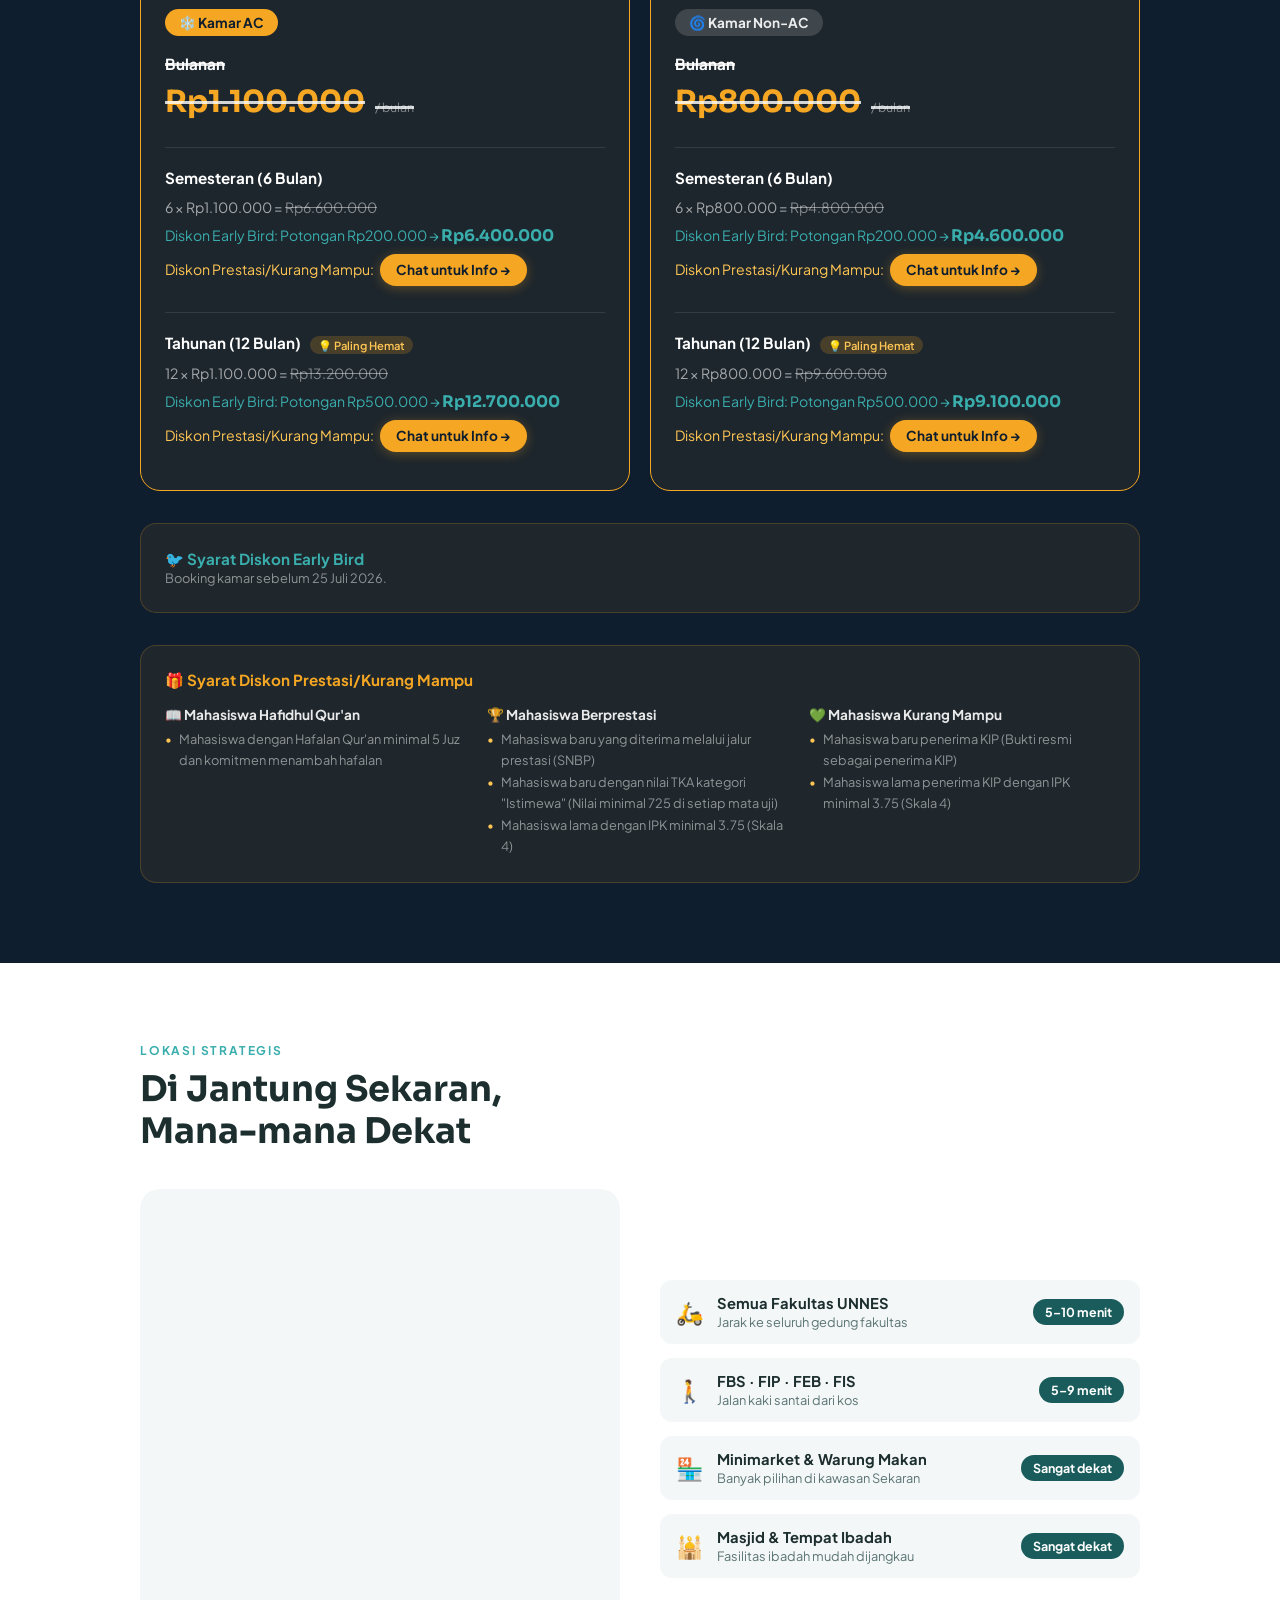
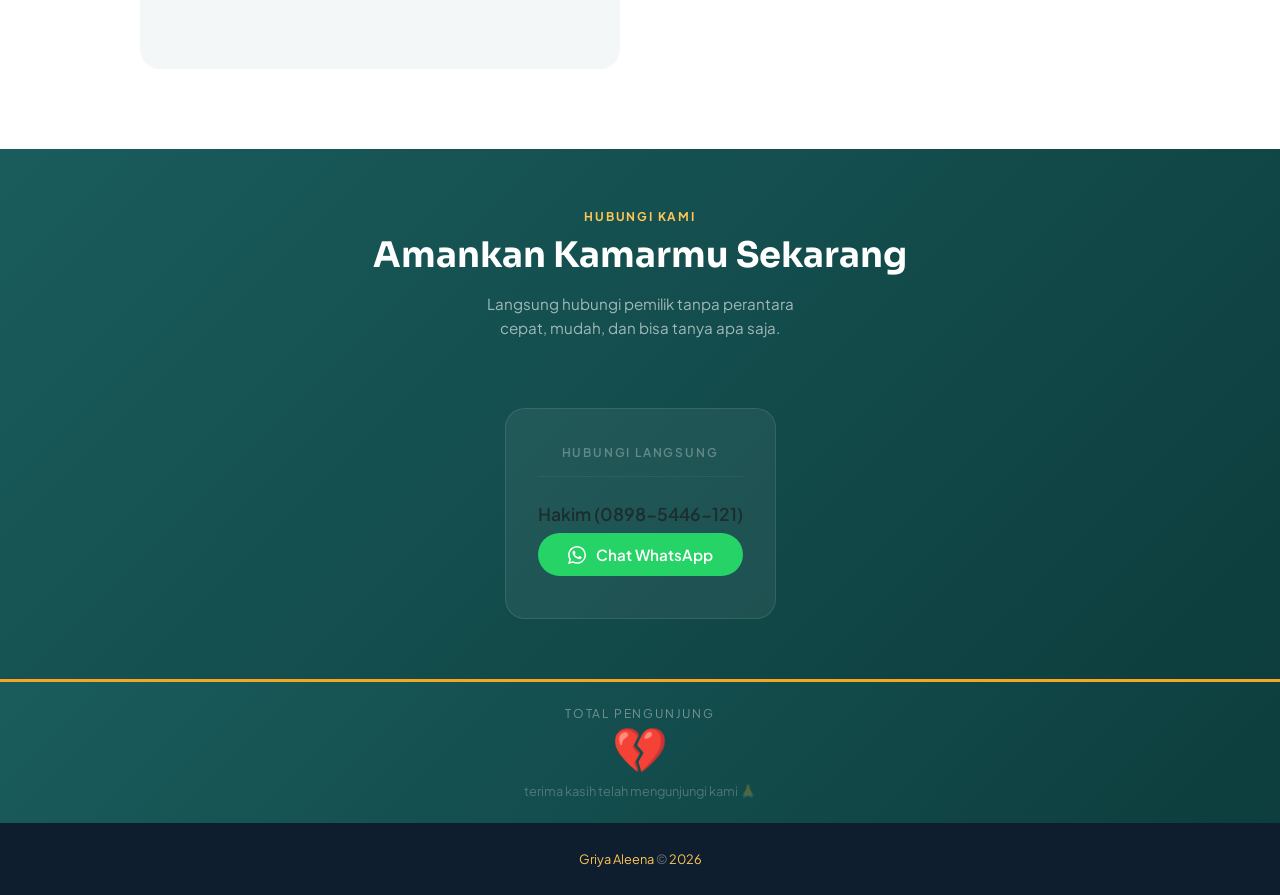
==== commit 895d8103: "Update index.html" ====
--- a/index.html
+++ b/index.html
@@ -11,7 +11,7 @@
 <meta property="og:title" content="Griya Aleena Sekaran – Kos Putri Kampus UNNES" />
 <meta property="og:description" content="Kos putri baru di Sekaran dekat UNNES. Fasilitas lengkap: AC, kamar mandi dalam, WiFi, dapur bersama, CCTV. Diskon Early Bird & Prestasi/Kurang Mampu." />
 
-<meta property="og:image" content="https://lintangglangitt.github.io/griya-aleena/foto/og.jpg?v=20260705" /> <!-- GANTI INI UTK VERSI OG -->
+<meta property="og:image" content="https://lintangglangitt.github.io/griya-aleena/foto/og.jpg?v=20260716" /> <!-- GANTI INI UTK VERSI OG -->
 
 <meta property="og:image:width" content="1200" />
 <meta property="og:image:height" content="630" />
--- a/styles.css
+++ b/styles.css
@@ -24,34 +24,63 @@
 }
 
 /* ── NAV ── */
+
+/* ── NAV ── */
 nav {
   position: fixed; top: 0; left: 0; right: 0; z-index: 100;
   background: rgba(26,92,92,0.95);
   backdrop-filter: blur(8px);
   display: flex; align-items: center; justify-content: space-between;
-  padding: 14px 32px;
-}
-.nav-brand { display: flex; align-items: center; gap: 10px; text-decoration: none; }
-.nav-logo { width: 36px; height: 36px; background: var(--amber); border-radius: 8px;
-  display: flex; align-items: center; justify-content: center; font-size: 18px; }
-
-/* 🔥 PERBAIKAN: Judul utama PUTIH, Subtitle KUNING */
+  padding: 12px 32px;
+}
+
+.nav-brand { 
+  display: flex; 
+  align-items: stretch; /* 🔥 Stretch to match height */
+  gap: 10px; 
+  text-decoration: none; 
+}
+
+.nav-logo { 
+  width: auto;
+  height: auto;
+  min-height: 48px;
+  background: var(--amber); 
+  border-radius: 8px;
+  display: flex; 
+  align-items: center; 
+  justify-content: center; 
+  font-size: 20px;
+  padding: 0 10px;
+  flex-shrink: 0;
+  align-self: stretch; /* 🔥 Stretch to full height of parent */
+}
+
 .nav-name {
   font-family: 'Sora', sans-serif;
   font-weight: 700;
-  font-size: 1rem;
-  line-height: 1.1;
-}
+  font-size: 0.95rem;
+  line-height: 1.15;
+  display: flex;
+  flex-direction: column;
+  justify-content: center; /* Center vertically within container */
+  align-self: stretch; /* 🔥 Stretch to full height */
+}
+
 #nav-brand-name {
-  color: var(--white);      /* PUTIH */
+  color: var(--white);
   display: block;
-}
+  line-height: 1.15;
+}
+
 #nav-brand-sub {
   display: block;
   font-weight: 400;
-  font-size: 0.7rem;
-  color: var(--amber-lt);   /* KUNING */
+  font-size: 0.6rem;
+  color: var(--amber-lt);
   letter-spacing: 0.1em;
+  line-height: 1.3;
+  white-space: normal;
 }
 
 nav a.nav-cta {
@@ -832,4 +861,4 @@
 .no-image small {
   font-size: 0.7rem;
   opacity: 0.6;
-}+}
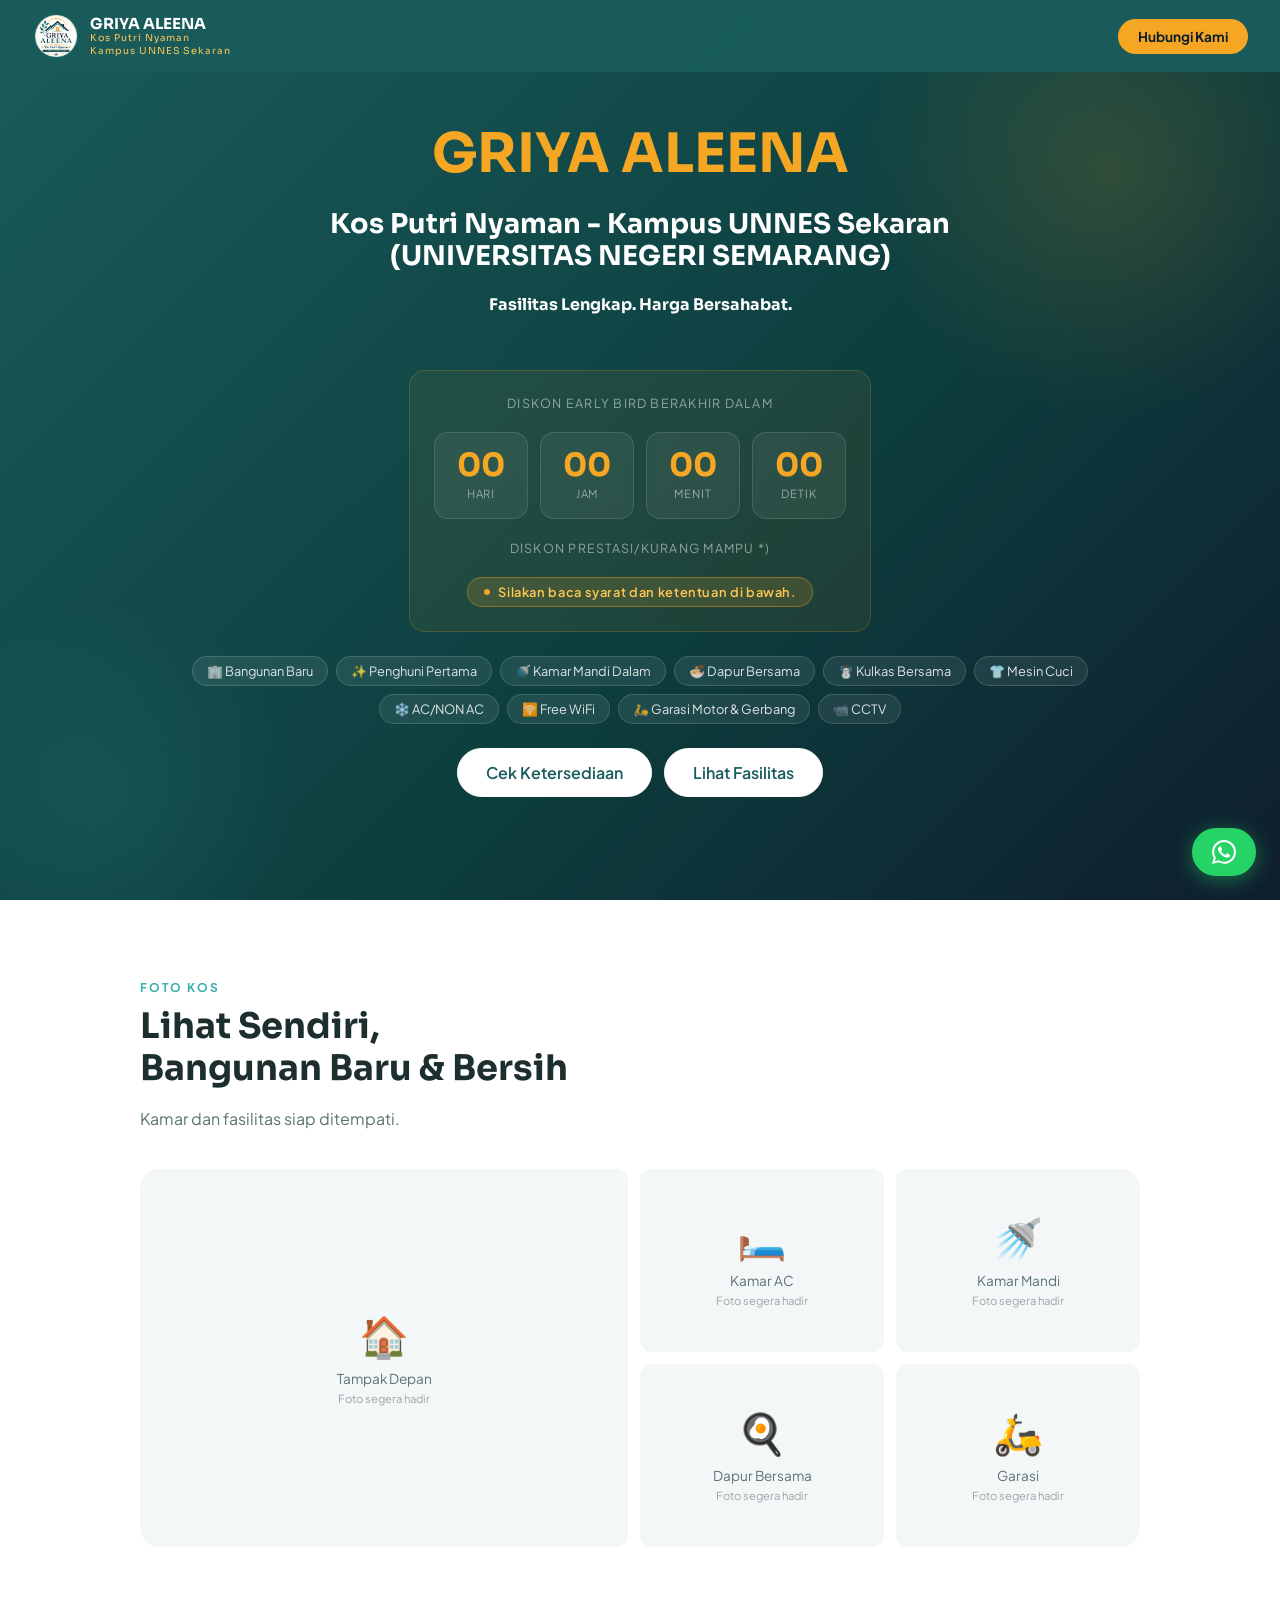
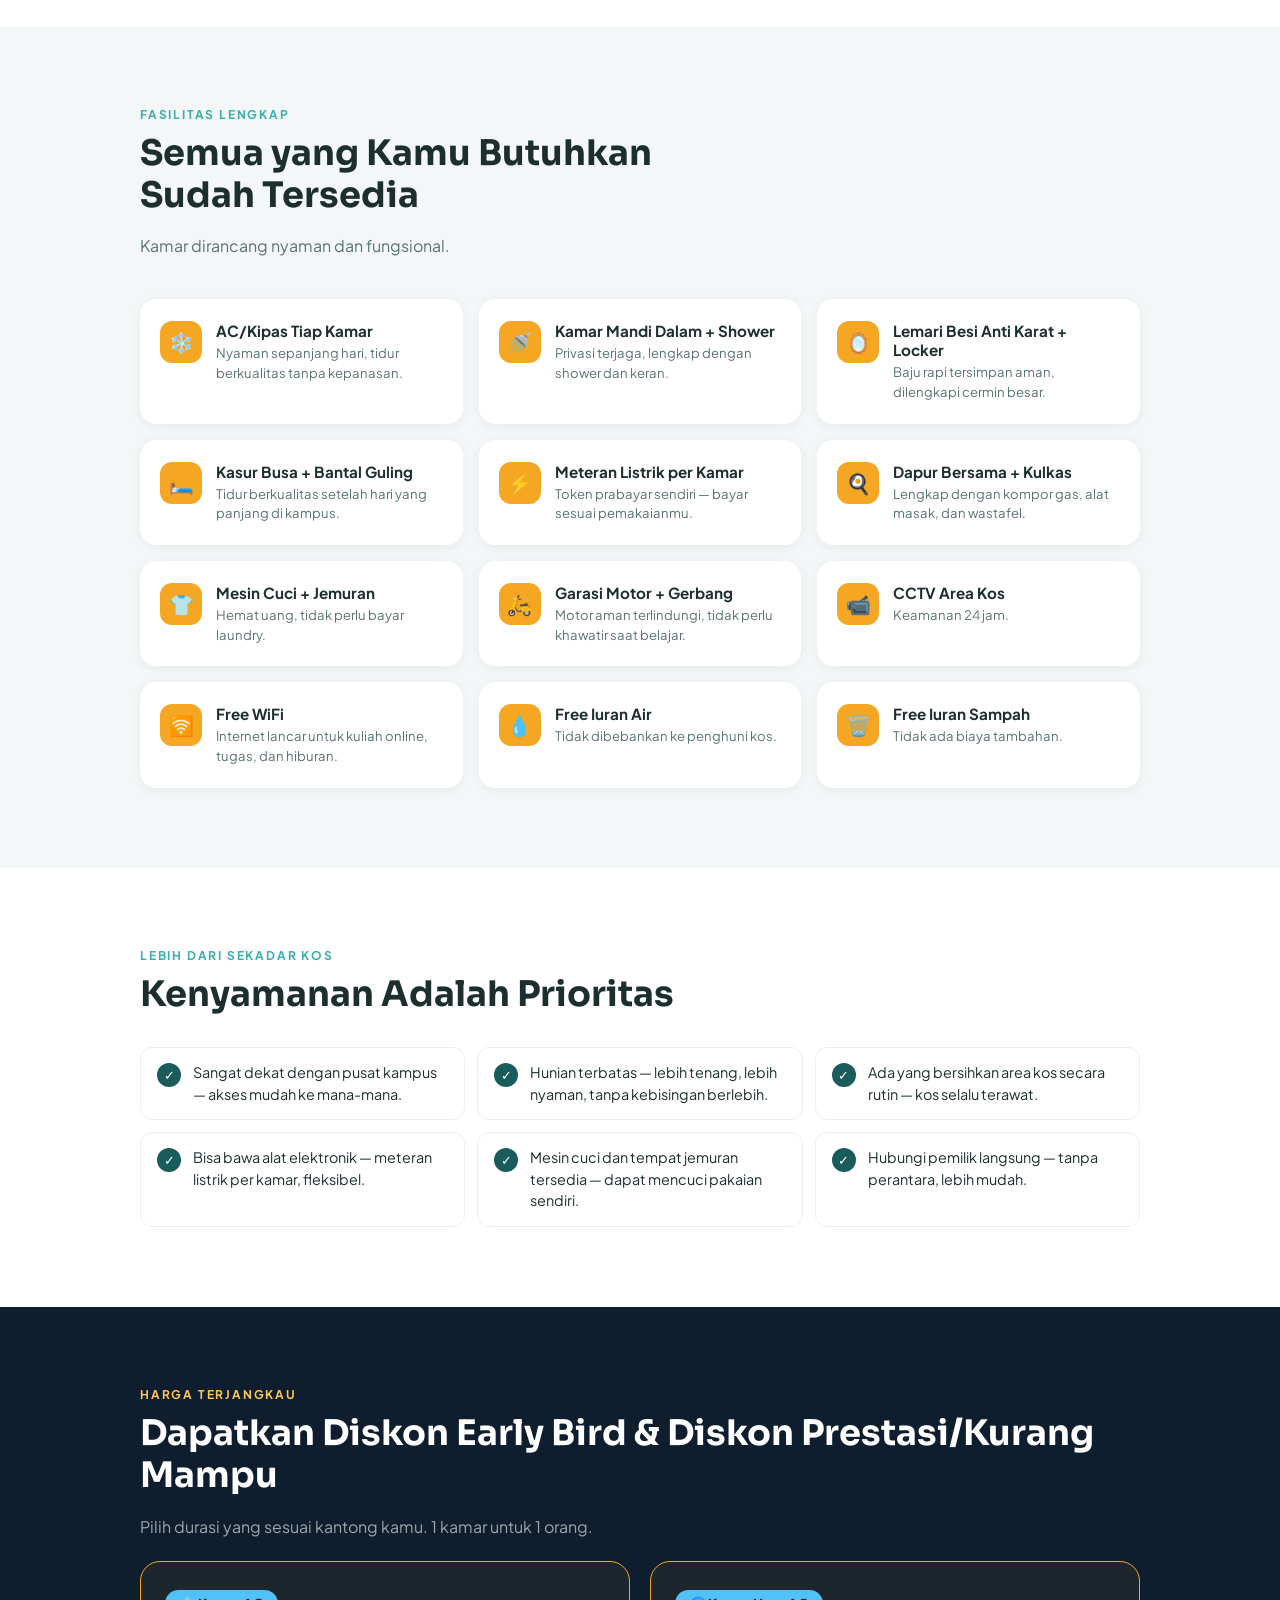
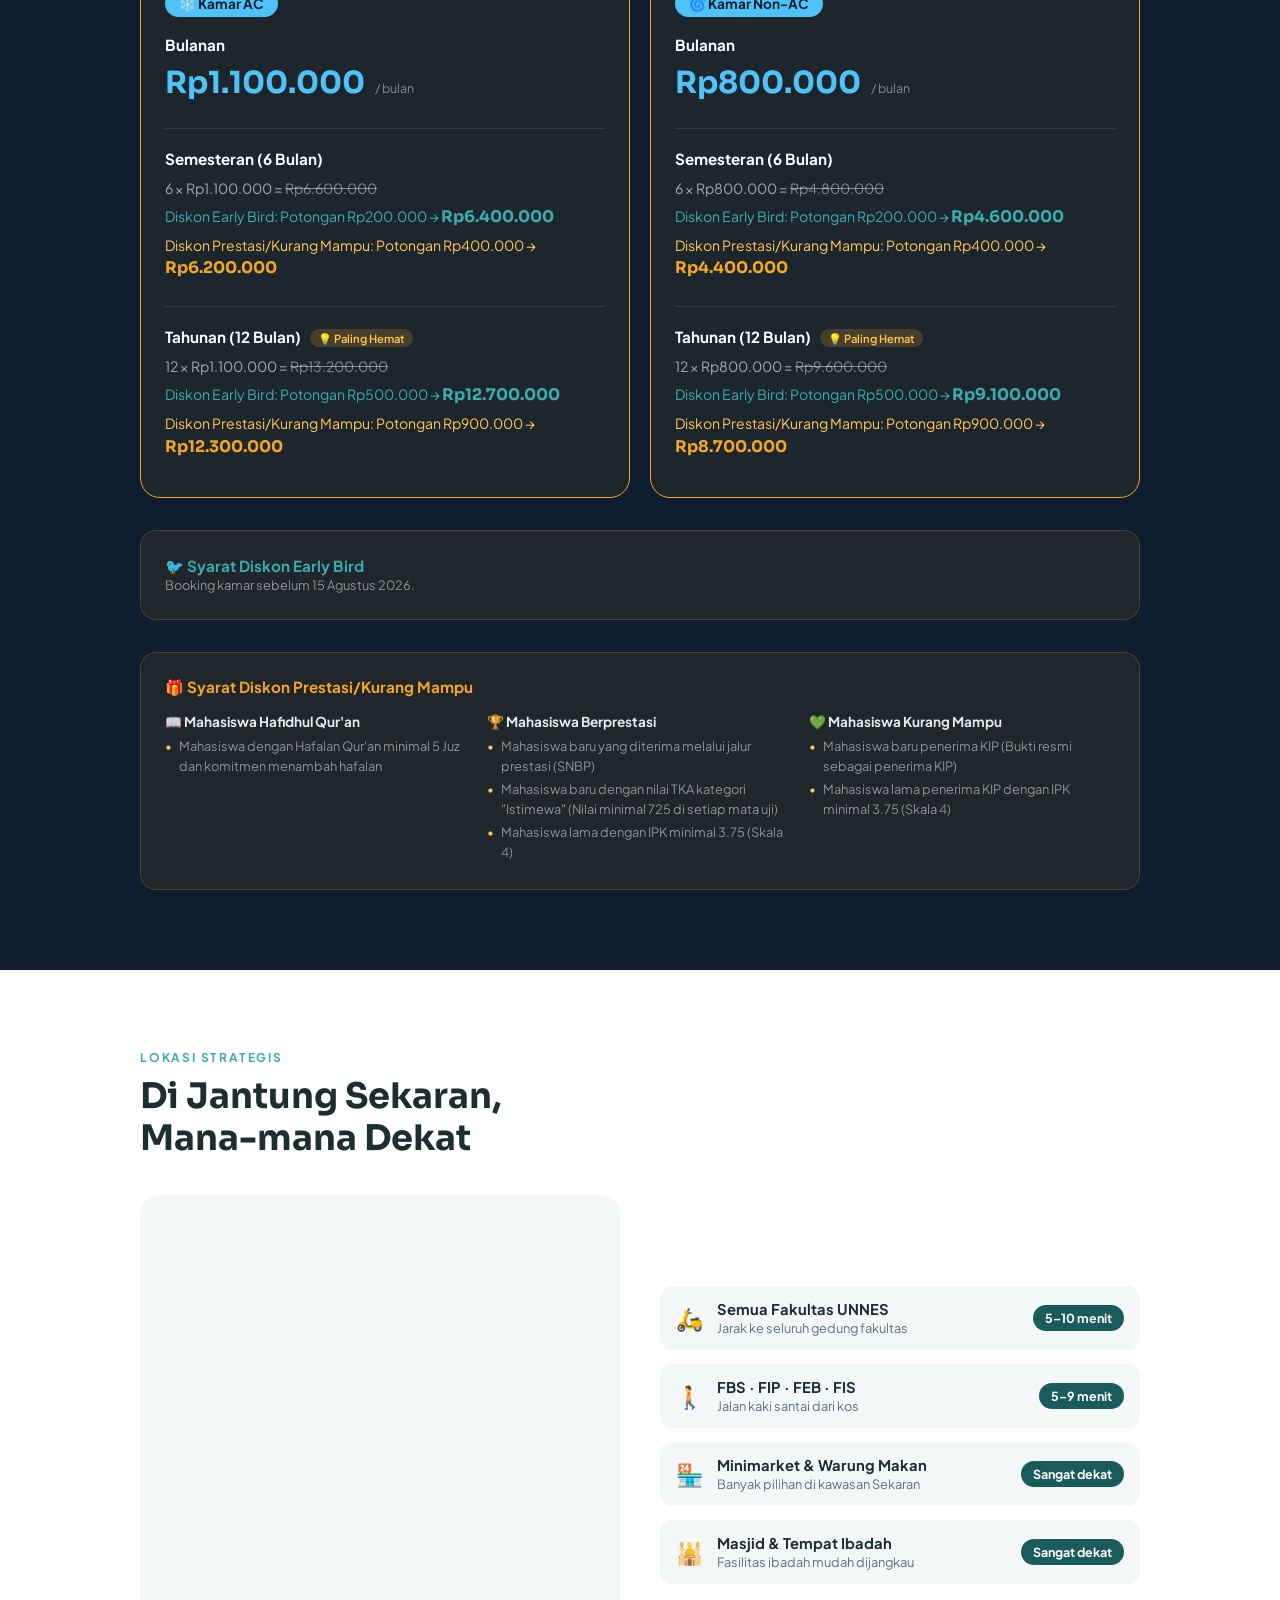
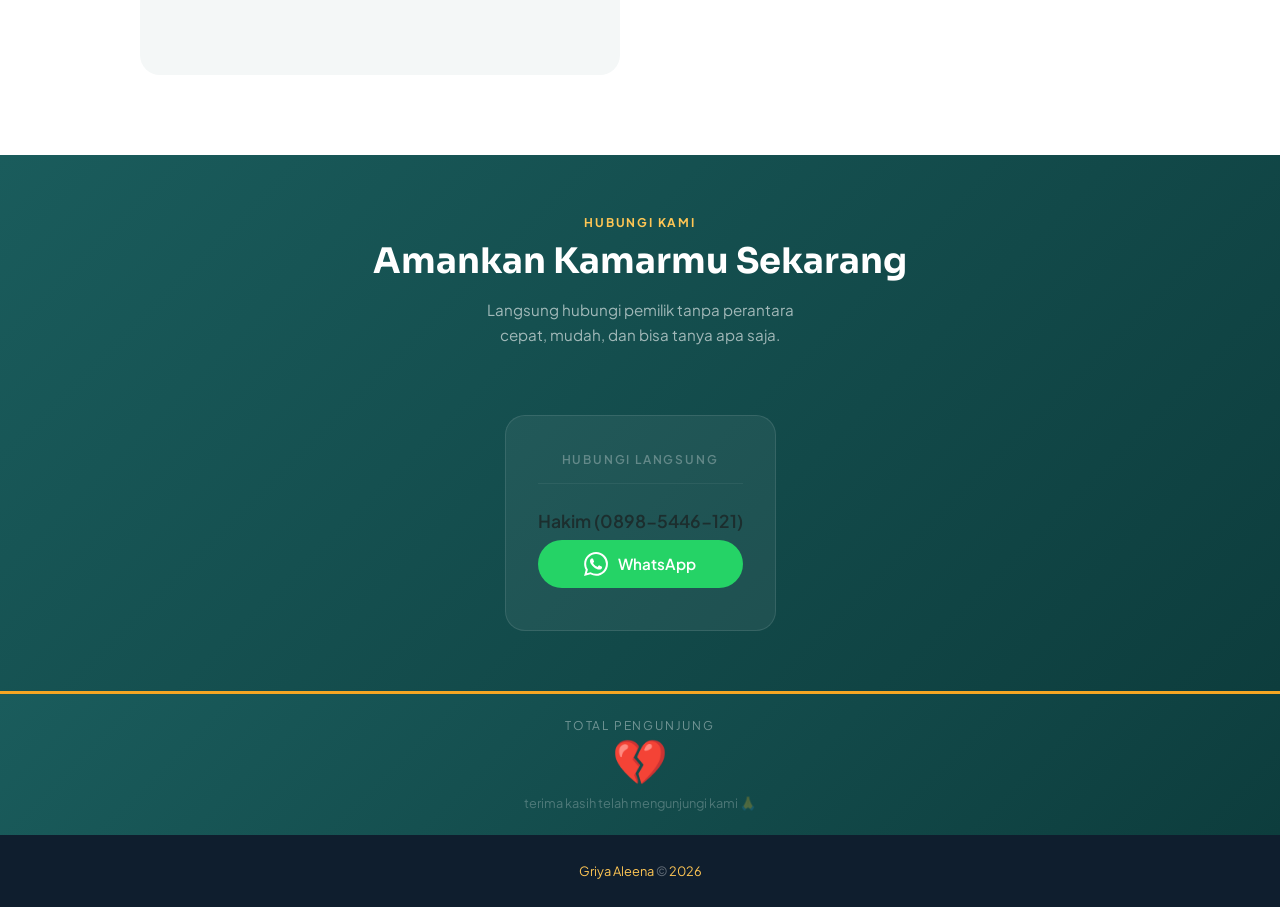
==== commit dce151df: "Update index.html" ====
--- a/index.html
+++ b/index.html
@@ -8,10 +8,10 @@
 <meta name="description" id="dynamic-description" content="Loading...">
 
 <!-- 🔥 OPEN GRAPH TAGS - HARDCODE UNTUK WHATSAPP PREVIEW -->
-<meta property="og:title" content="Griya Aleena Sekaran – Kos Putri Kampus UNNES" />
+<meta property="og:title" content="Griya Aleena – Kos Putri Nyaman, Kampus UNNES Sekaran" />
 <meta property="og:description" content="Kos putri baru di Sekaran dekat UNNES. Fasilitas lengkap: AC, kamar mandi dalam, WiFi, dapur bersama, CCTV. Diskon Early Bird & Prestasi/Kurang Mampu." />
 
-<meta property="og:image" content="https://lintangglangitt.github.io/griya-aleena/foto/og.jpg?v=20260716" /> <!-- GANTI INI UTK VERSI OG -->
+<meta property="og:image" content="https://lintangglangitt.github.io/griya-aleena/foto/og.jpg?v=20260721" /> <!-- GANTI INI UTK VERSI OG -->
 
 <meta property="og:image:width" content="1200" />
 <meta property="og:image:height" content="630" />
@@ -26,7 +26,7 @@
 <meta name="twitter:card" content="summary_large_image" />
 <meta name="twitter:title" content="Griya Aleena Sekaran – Kos Putri Kampus UNNES" />
 <meta name="twitter:description" content="Kos putri baru di Sekaran dekat UNNES. Fasilitas lengkap, diskon early bird & prestasi." />
-<meta name="twitter:image" content="https://lintangglangitt.github.io/griya-aleena/foto/og.jpg?v=20260705" /> <!-- GANTI INI UTK VERSI OG -->
+<meta name="twitter:image" content="https://lintangglangitt.github.io/griya-aleena/foto/og.jpg?v=20260721" /> <!-- GANTI INI UTK VERSI OG -->
 
 <link rel="icon" type="image/png" sizes="32x32" href="foto/favicon.png">
 <link rel="icon" type="image/png" sizes="16x16" href="foto/favicon.png">
@@ -42,10 +42,12 @@
   <svg viewBox="0 0 24 24" fill="currentColor"><path d="M17.472 14.382c-.297-.149-1.758-.867-2.03-.967-.273-.099-.471-.148-.67.15-.197.297-.767.966-.94 1.164-.173.199-.347.223-.644.075-.297-.15-1.255-.463-2.39-1.475-.883-.788-1.48-1.761-1.653-2.059-.173-.297-.018-.458.13-.606.134-.133.298-.347.446-.52.149-.174.198-.298.298-.497.099-.198.05-.371-.025-.52-.075-.149-.669-1.612-.916-2.207-.242-.579-.487-.5-.669-.51-.173-.008-.371-.01-.57-.01-.198 0-.52.074-.792.372-.272.297-1.04 1.016-1.04 2.479 0 1.462 1.065 2.875 1.213 3.074.149.198 2.096 3.2 5.077 4.487.709.306 1.262.489 1.694.625.712.227 1.36.195 1.871.118.571-.085 1.758-.719 2.006-1.413.248-.694.248-1.289.173-1.413-.074-.124-.272-.198-.57-.347m-5.421 7.403h-.004a9.87 9.87 0 01-5.031-1.378l-.361-.214-3.741.982.998-3.648-.235-.374a9.86 9.86 0 01-1.51-5.26c.001-5.45 4.436-9.884 9.888-9.884 2.64 0 5.122 1.03 6.988 2.898a9.825 9.825 0 012.893 6.994c-.003 5.45-4.437 9.884-9.885 9.884m8.413-18.297A11.815 11.815 0 0012.05 0C5.495 0 .16 5.335.157 11.892c0 2.096.547 4.142 1.588 5.945L.057 24l6.305-1.654a11.882 11.882 0 005.683 1.448h.005c6.554 0 11.89-5.335 11.893-11.893a11.821 11.821 0 00-3.48-8.413Z"/></svg>
 </a>
 
-<!-- NAV -->
+  <!-- NAV -->
 <nav>
   <a class="nav-brand" href="#">
-    <div class="nav-logo" id="nav-logo">🏠</div>
+    <div class="nav-logo" id="nav-logo">
+      <img src="foto/logo.png" alt="Griya Aleena Logo" id="nav-logo-img">
+    </div>
     <div class="nav-name"><span id="nav-brand-name"></span><span id="nav-brand-sub"></span></div>
   </a>
   <a class="nav-cta" id="nav-cta" href="#kontak">Hubungi Kami</a>
--- a/styles.css
+++ b/styles.css
@@ -12,6 +12,7 @@
   --gray: #f4f7f7;
   --text: #1c2e2e;
   --muted: #5a7373;
+  --blue: #4FC3F7;
 }
 
 html { scroll-behavior: smooth; }
@@ -22,8 +23,6 @@
   background: var(--white);
   overflow-x: hidden;
 }
-
-/* ── NAV ── */
 
 /* ── NAV ── */
 nav {
@@ -36,7 +35,7 @@
 
 .nav-brand { 
   display: flex; 
-  align-items: stretch; /* 🔥 Stretch to match height */
+  align-items: stretch;
   gap: 10px; 
   text-decoration: none; 
 }
@@ -45,15 +44,21 @@
   width: auto;
   height: auto;
   min-height: 48px;
-  background: var(--amber); 
   border-radius: 8px;
   display: flex; 
   align-items: center; 
   justify-content: center; 
-  font-size: 20px;
-  padding: 0 10px;
   flex-shrink: 0;
-  align-self: stretch; /* 🔥 Stretch to full height of parent */
+  align-self: stretch;
+  overflow: hidden;
+}
+
+#nav-logo-img {
+  height: 100%;
+  width: auto;
+  max-height: 48px;
+  object-fit: contain;
+  display: block;
 }
 
 .nav-name {
@@ -63,8 +68,8 @@
   line-height: 1.15;
   display: flex;
   flex-direction: column;
-  justify-content: center; /* Center vertically within container */
-  align-self: stretch; /* 🔥 Stretch to full height */
+  justify-content: center;
+  align-self: stretch;
 }
 
 #nav-brand-name {
@@ -167,7 +172,6 @@
   text-align: center;
 }
 
-
 .badge-dot {
   width: 6px;
   height: 6px;
@@ -221,7 +225,6 @@
   color: var(--amber);
   font-style: normal;
 }
-
 
 .container {
   max-width: 1000px;
@@ -333,7 +336,6 @@
 }
 
 /* ── SECTION BASE ── */
-
 section { padding: 80px 24px; }
 .section-eye { font-size: 0.75rem; font-weight: 700; letter-spacing: 0.15em;
   text-transform: uppercase; color: var(--teal-lt); margin-bottom: 10px; }
@@ -404,8 +406,17 @@
   font-size: 0.85rem; font-weight: 700; padding: 5px 14px;
   border-radius: 50px; display: inline-block; margin-bottom: 14px;
 }
-.ac-badge { background: var(--amber); color: var(--navy); }
-.nonac-badge { background: rgba(255,255,255,0.15); color: rgba(255,255,255,0.9); }
+
+/* 🔥 SEMUA BADGE JADI BIRU */
+.ac-badge { 
+  background: var(--blue); 
+  color: var(--navy); 
+}
+.nonac-badge { 
+  background: var(--blue); 
+  color: var(--navy); 
+}
+
 .price-segment { padding: 4px 0; }
 .price-segment .harga-durasi { font-size: 0.95rem; margin-bottom: 10px; }
 .price-sep { border: none; height: 1px; background: rgba(255,255,255,0.1); margin: 16px 0; }
@@ -429,7 +440,15 @@
 .harga-durasi { color: var(--white); font-weight: 700; font-size: 1.1rem; margin-bottom: 16px; }
 .harga-price-row { display: flex; align-items: baseline; gap: 10px; margin-bottom: 6px; }
 .harga-strike { color: rgba(255,255,255,0.3); font-size: 0.9rem; text-decoration: line-through; }
-.harga-normal { color: var(--amber); font-family: 'Sora', sans-serif; font-size: 1.9rem; font-weight: 700; }
+
+/* 🔥 HARGA BULANAN JADI BIRU */
+.harga-normal { 
+  color: var(--blue);
+  font-family: 'Sora', sans-serif; 
+  font-size: 1.9rem; 
+  font-weight: 700; 
+}
+
 .harga-period { color: rgba(255,255,255,0.45); font-size: 0.78rem; }
 .harga-diskon { margin-top: 14px; padding-top: 14px; border-top: 1px solid rgba(255,255,255,0.1); }
 .harga-diskon-label { font-size: 0.78rem; color: var(--amber-lt); margin-bottom: 8px; }
@@ -450,11 +469,13 @@
   font-family: 'Sora', sans-serif; 
 }
 
+/* 🔥 DISKON PRESTASI TETAP KUNING/AMBER */
 .price-calc-row.spesial { color: var(--amber-lt); }
 .price-calc-row.spesial .calc-spesial {
   color: var(--amber); font-weight: 700; font-size: 1rem;
   font-family: 'Sora', sans-serif;
 }
+
 .syarat-mark { color: rgba(255,255,255,0.4); font-size: 0.75rem; }
 .syarat-note-text {
   margin-top: 10px; font-size: 0.78rem; color: rgba(255,255,255,0.35);
@@ -492,7 +513,6 @@
   padding-left: 14px; position: relative; margin-bottom: 2px;
 }
 .syarat-item ul li::before { content: '•'; position: absolute; left: 0; color: var(--amber-lt); }
-
 
 /* ─── BUTTON HUBUNGI KAMI DI HARGA ─── */
 .btn-hubungi-kami {
@@ -515,7 +535,6 @@
   background: var(--amber-lt);
 }
 
-
 /* ── LOKASI ── */
 #lokasi { background: var(--white); }
 .lokasi-row {
@@ -540,7 +559,6 @@
   white-space: nowrap;
 }
 
-
 /* ── CTA / KONTAK ── */
 #kontak {
   background: linear-gradient(135deg, var(--teal) 0%, #0d3d3d 100%);
@@ -566,7 +584,6 @@
   line-height: 1.6;
   text-align: center;
 }
-
 
 /* ── KONTAK CARDS ── */
 .kontak-cards-wrap {
@@ -651,13 +668,22 @@
 /* ── FLOATING WA ── */
 .floating-wa {
   position: fixed; bottom: 24px; right: 24px; z-index: 999;
-  background: #25D366; color: white; width: 58px; height: 58px;
-  border-radius: 50%; display: flex; align-items: center; justify-content: center;
+  background: #25D366; color: white;
+  display: flex;
+  align-items: center;
+  gap: 10px;
+  padding: 12px 20px;
+  border-radius: 50px;
   box-shadow: 0 4px 20px rgba(37,211,102,0.45);
-  text-decoration: none; transition: transform 0.2s, box-shadow 0.2s;
-}
-.floating-wa:hover { transform: scale(1.1); box-shadow: 0 8px 32px rgba(37,211,102,0.55); }
-.floating-wa svg { width: 28px; height: 28px; }
+  text-decoration: none;
+  transition: transform 0.2s, box-shadow 0.2s;
+}
+.floating-wa:hover { 
+  transform: scale(1.05); 
+  box-shadow: 0 8px 32px rgba(37,211,102,0.55); 
+}
+.floating-wa svg { width: 24px; height: 24px; flex-shrink: 0; }
+.floating-wa span { font-weight: 600; font-size: 0.9rem; color: white; display: inline-block; }
 
 /* ── GALERI ── */
 #galeri { background: var(--white); }
@@ -672,167 +698,18 @@
   aspect-ratio: 4/3; position: relative;
   display: flex; align-items: center; justify-content: center;
   color: var(--muted); font-size: 0.85rem; text-align: center;
-}
-.galeri-item.main { grid-row: 1 / 3; aspect-ratio: auto; min-height: 280px; }
-.galeri-item img { width: 100%; height: 100%; object-fit: cover; display: block; }
-.galeri-placeholder { display: flex; flex-direction: column; gap: 6px; align-items: center; }
-.galeri-placeholder span { font-size: 2rem; }
-
-/* ── KETERSEDIAAN ── */
-.avail-strip {
-  display: grid; grid-template-columns: repeat(auto-fill, minmax(200px, 1fr));
-  gap: 12px; margin-top: 28px;
-}
-.avail-item {
-  background: rgba(255,255,255,0.06); border: 1.5px solid rgba(255,255,255,0.12);
-  border-radius: 14px; padding: 16px 20px;
-  display: flex; align-items: center; gap: 14px;
-}
-.avail-dot { width: 10px; height: 10px; border-radius: 50%; flex-shrink: 0; }
-.avail-dot.green { background: #25D366; box-shadow: 0 0 8px rgba(37,211,102,0.6); }
-.avail-dot.yellow { background: var(--amber); box-shadow: 0 0 8px rgba(245,166,35,0.6); }
-.avail-info h5 { color: white; font-size: 0.88rem; font-weight: 600; margin-bottom: 2px; }
-.avail-info p { color: rgba(255,255,255,0.5); font-size: 0.78rem; }
-
-/* ── POST-HARGA CTA ── */
-.post-harga-cta {
-  margin-top: 40px; text-align: center;
-  background: rgba(245,166,35,0.07); border: 1.5px solid rgba(245,166,35,0.2);
-  border-radius: 20px; padding: 32px 24px;
-}
-.post-harga-cta p { color: rgba(255,255,255,0.75); margin-bottom: 20px; font-size: 1rem; }
-
-/* ── TESTIMONI ── */
-#testimoni { background: var(--gray); }
-.testi-grid {
-  display: grid; grid-template-columns: repeat(auto-fill, minmax(260px, 1fr));
-  gap: 16px; margin-top: 36px;
-}
-.testi-card {
-  background: var(--white); border-radius: 16px; padding: 24px;
-  box-shadow: 0 2px 12px rgba(0,0,0,0.06);
-  display: flex; flex-direction: column; gap: 12px;
-}
-.testi-stars { color: var(--amber); font-size: 1rem; letter-spacing: 2px; }
-.testi-text { color: var(--text); font-size: 0.9rem; line-height: 1.65; font-style: italic; }
-.testi-author { display: flex; align-items: center; gap: 10px; margin-top: 4px; }
-.testi-avatar {
-  width: 38px; height: 38px; border-radius: 50%; background: var(--teal);
-  display: flex; align-items: center; justify-content: center;
-  color: white; font-weight: 700; font-size: 0.9rem; flex-shrink: 0;
-}
-.testi-name { font-weight: 700; font-size: 0.88rem; color: var(--text); }
-.testi-role { font-size: 0.78rem; color: var(--muted); }
-
-/* ── RESPONSIVE ── */
-@media (max-width: 640px) {
-  nav { padding: 12px 16px; }
-  .stats-row { grid-template-columns: repeat(2, 1fr); }
-  .harga-cards { grid-template-columns: 1fr; }
-  .syarat-grid { grid-template-columns: 1fr; }
-  .lokasi-row { grid-template-columns: 1fr; }
-  .lokasi-map { aspect-ratio: 4/3; }
-  .galeri-grid { grid-template-columns: 1fr 1fr; }
-  .galeri-item.main { grid-column: 1 / 3; grid-row: auto; }
-  .floating-wa { bottom: 16px; right: 16px; width: 52px; height: 52px; }
-
-  /* Countdown 1 baris dengan box */
-  .countdown {
-    display: flex;
-    flex-wrap: nowrap;
-    gap: 6px;
-    justify-content: center;
-  }
-
-  .cd-box {
-    min-width: 55px;
-    padding: 10px 8px;
-    flex-shrink: 0;
-    border-radius: 10px;
-  }
-
-  .cd-num {
-    font-size: 1.1rem;
-  }
-
-  .cd-unit {
-    font-size: 0.5rem;
-  }
-}
-
-
-/* ── HIT COUNTER ── */
-#hit-counter {
-  background: linear-gradient(135deg, var(--teal) 0%, #0d3d3d 100%);
-  padding: 24px 24px;
-  text-align: center;
-  border-top: 3px solid var(--amber);
-}
-
-#hit-counter .hc-inner {
-  max-width: 1000px;
-  margin: 0 auto;
-}
-
-#hit-counter .hc-label {
-  color: rgba(255,255,255,0.4);
-  font-size: 0.75rem;
-  text-transform: uppercase;
-  letter-spacing: 0.15em;
-  margin-bottom: 4px;
-}
-
-#hit-counter .hc-num {
-  color: var(--amber);
-  font-family: 'Sora', sans-serif;
-  font-size: 2.8rem;
-  font-weight: 700;
-  line-height: 1.2;
-}
-
-#hit-counter .hc-sub {
-  color: rgba(255,255,255,0.25);
-  font-size: 0.8rem;
-  margin-top: 4px;
-}
-
-
-/* ── GALERI FALLBACK VERSI 1 ── */
-.galeri-item {
-  background: var(--gray);
-  border-radius: 12px;
-  overflow: hidden;
-  aspect-ratio: 4/3;
-  position: relative;
-  display: flex;
-  align-items: center;
-  justify-content: center;
   cursor: pointer;
   transition: transform 0.3s ease, box-shadow 0.3s ease;
 }
-
 .galeri-item:hover {
   transform: translateY(-4px);
   box-shadow: 0 8px 24px rgba(0,0,0,0.12);
 }
-
-.galeri-item img {
-  width: 100%;
-  height: 100%;
-  object-fit: cover;
-  display: block;
-  transition: transform 0.5s ease;
-}
-
-.galeri-item:hover img {
-  transform: scale(1.05);
-}
-
-.galeri-item.main {
-  grid-row: 1 / 3;
-  aspect-ratio: auto;
-  min-height: 280px;
-}
+.galeri-item.main { grid-row: 1 / 3; aspect-ratio: auto; min-height: 280px; }
+.galeri-item img { width: 100%; height: 100%; object-fit: cover; display: block; transition: transform 0.5s ease; }
+.galeri-item:hover img { transform: scale(1.05); }
+.galeri-placeholder { display: flex; flex-direction: column; gap: 6px; align-items: center; }
+.galeri-placeholder span { font-size: 2rem; }
 
 .no-image {
   position: absolute;
@@ -847,18 +724,88 @@
   padding: 20px;
   text-align: center;
 }
-
-.no-image span {
-  font-size: 2.5rem;
-  margin-bottom: 8px;
-}
-
-.no-image p {
-  margin: 0;
-  line-height: 1.4;
-}
-
-.no-image small {
-  font-size: 0.7rem;
-  opacity: 0.6;
-}
+.no-image span { font-size: 2.5rem; margin-bottom: 8px; }
+.no-image p { margin: 0; line-height: 1.4; }
+.no-image small { font-size: 0.7rem; opacity: 0.6; }
+
+/* ── KETERSEDIAAN ── */
+.avail-strip {
+  display: grid; grid-template-columns: repeat(auto-fill, minmax(200px, 1fr));
+  gap: 12px; margin-top: 28px;
+}
+.avail-item {
+  background: rgba(255,255,255,0.06); border: 1.5px solid rgba(255,255,255,0.12);
+  border-radius: 14px; padding: 16px 20px;
+  display: flex; align-items: center; gap: 14px;
+}
+.avail-dot { width: 10px; height: 10px; border-radius: 50%; flex-shrink: 0; }
+.avail-dot.green { background: #25D366; box-shadow: 0 0 8px rgba(37,211,102,0.6); }
+.avail-dot.yellow { background: var(--amber); box-shadow: 0 0 8px rgba(245,166,35,0.6); }
+.avail-info h5 { color: white; font-size: 0.88rem; font-weight: 600; margin-bottom: 2px; }
+.avail-info p { color: rgba(255,255,255,0.5); font-size: 0.78rem; }
+
+/* ── POST-HARGA CTA ── */
+.post-harga-cta {
+  margin-top: 40px; text-align: center;
+  background: rgba(245,166,35,0.07); border: 1.5px solid rgba(245,166,35,0.2);
+  border-radius: 20px; padding: 32px 24px;
+}
+.post-harga-cta p { color: rgba(255,255,255,0.75); margin-bottom: 20px; font-size: 1rem; }
+
+/* ── TESTIMONI ── */
+#testimoni { background: var(--gray); }
+.testi-grid {
+  display: grid; grid-template-columns: repeat(auto-fill, minmax(260px, 1fr));
+  gap: 16px; margin-top: 36px;
+}
+.testi-card {
+  background: var(--white); border-radius: 16px; padding: 24px;
+  box-shadow: 0 2px 12px rgba(0,0,0,0.06);
+  display: flex; flex-direction: column; gap: 12px;
+}
+.testi-stars { color: var(--amber); font-size: 1rem; letter-spacing: 2px; }
+.testi-text { color: var(--text); font-size: 0.9rem; line-height: 1.65; font-style: italic; }
+.testi-author { display: flex; align-items: center; gap: 10px; margin-top: 4px; }
+.testi-avatar {
+  width: 38px; height: 38px; border-radius: 50%; background: var(--teal);
+  display: flex; align-items: center; justify-content: center;
+  color: white; font-weight: 700; font-size: 0.9rem; flex-shrink: 0;
+}
+.testi-name { font-weight: 700; font-size: 0.88rem; color: var(--text); }
+.testi-role { font-size: 0.78rem; color: var(--muted); }
+
+/* ── HIT COUNTER ── */
+#hit-counter {
+  background: linear-gradient(135deg, var(--teal) 0%, #0d3d3d 100%);
+  padding: 24px 24px;
+  text-align: center;
+  border-top: 3px solid var(--amber);
+}
+#hit-counter .hc-inner { max-width: 1000px; margin: 0 auto; }
+#hit-counter .hc-label {
+  color: rgba(255,255,255,0.4);
+  font-size: 0.75rem;
+  text-transform: uppercase;
+  letter-spacing: 0.15em;
+  margin-bottom: 4px;
+}
+#hit-counter .hc-num {
+  color: var(--amber);
+  font-family: 'Sora', sans-serif;
+  font-size: 2.8rem;
+  font-weight: 700;
+  line-height: 1.2;
+}
+#hit-counter .hc-sub {
+  color: rgba(255,255,255,0.25);
+  font-size: 0.8rem;
+  margin-top: 4px;
+}
+
+/* ── RESPONSIVE ── */
+@media (max-width: 640px) {
+  nav { padding: 12px 16px; }
+  .stats-row { grid-template-columns: repeat(2, 1fr); }
+  .harga-cards { grid-template-columns: 1fr; }
+  .syarat-grid { grid-template-columns: 1fr; }
+  .lokasi-row { grid-template-column
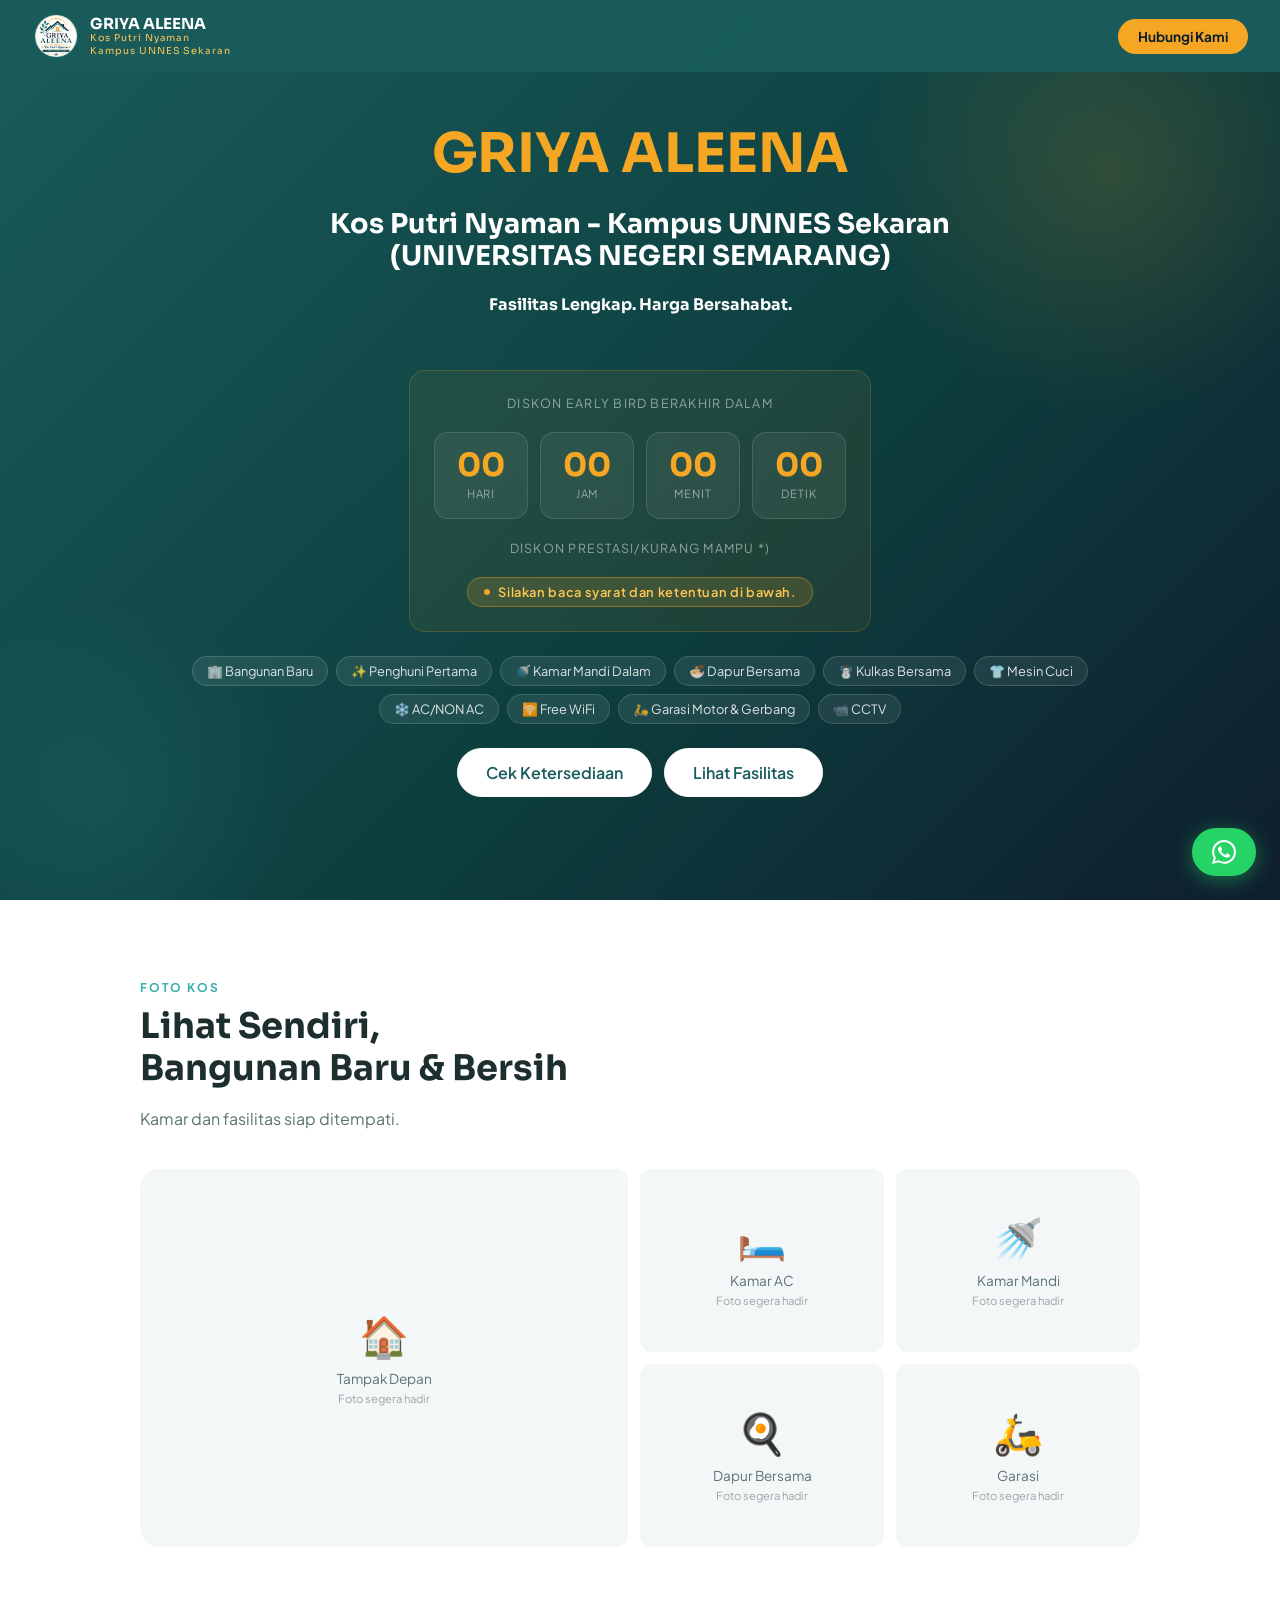
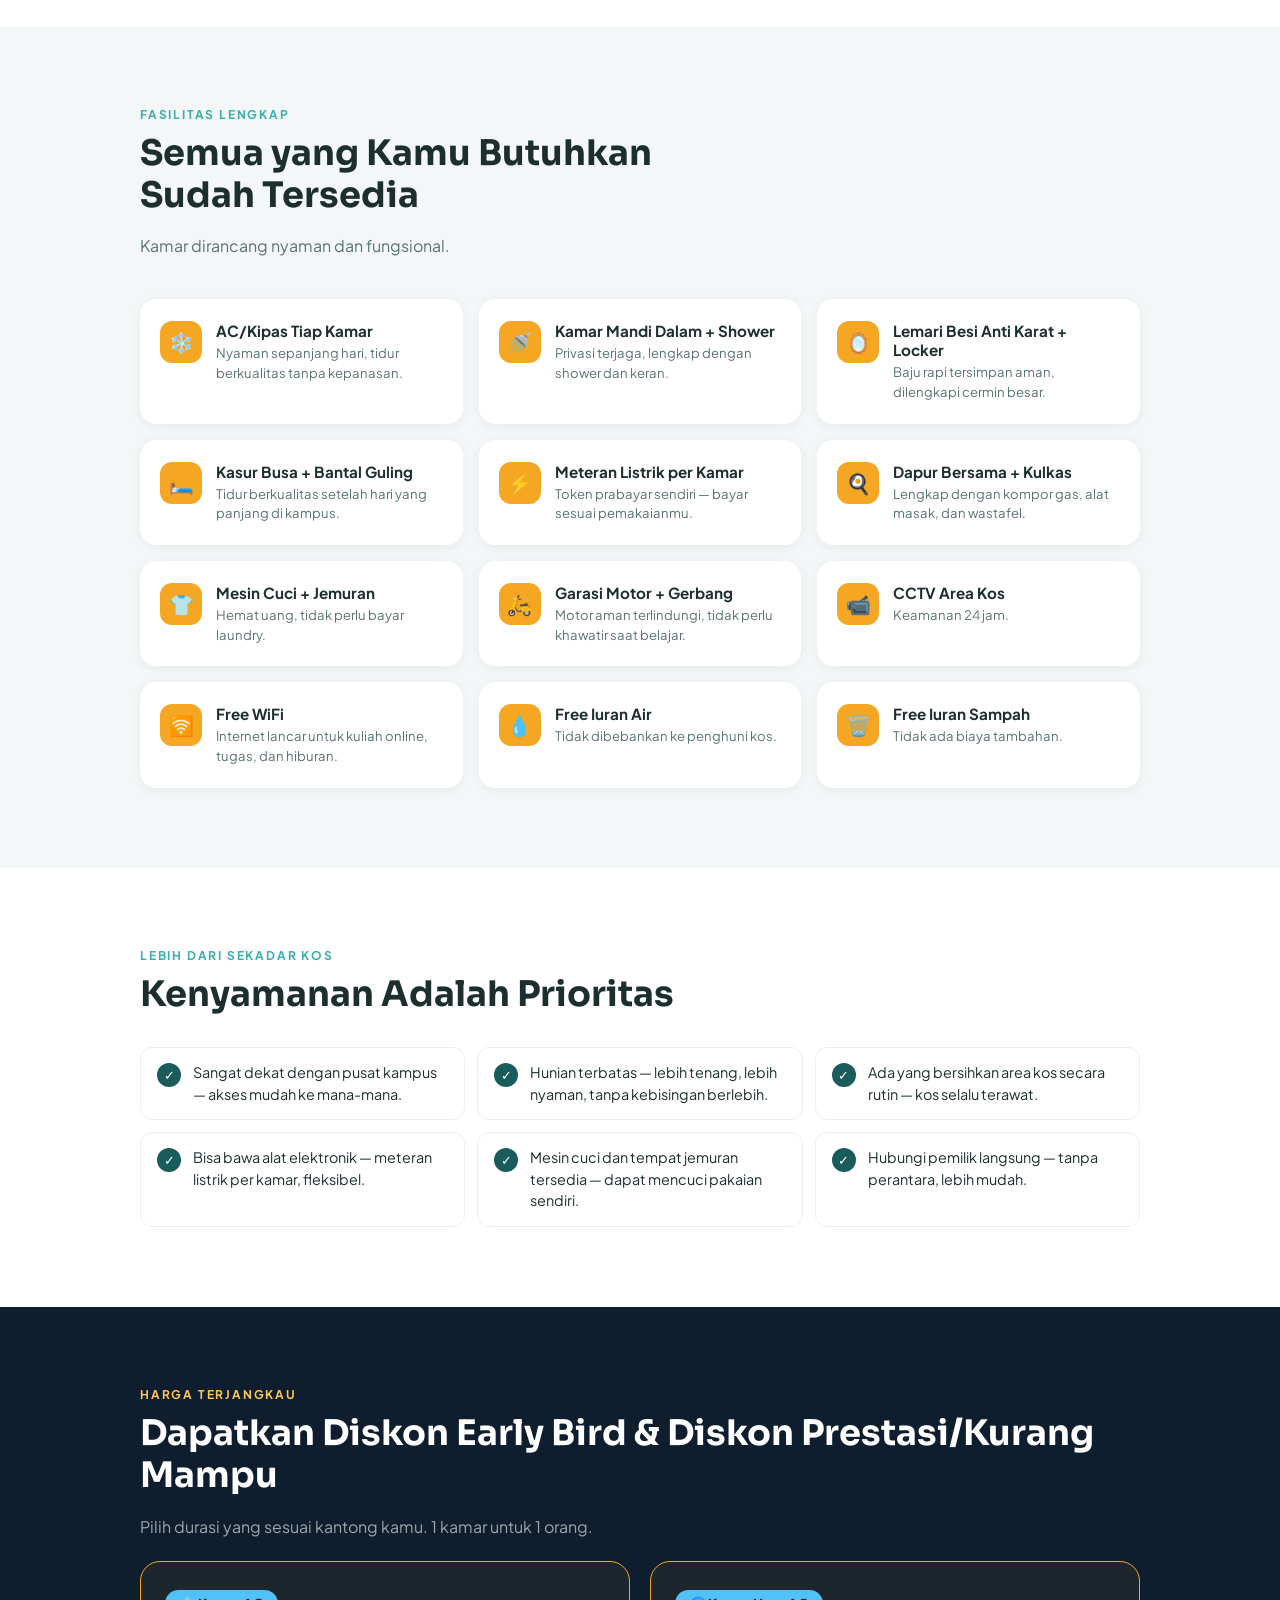
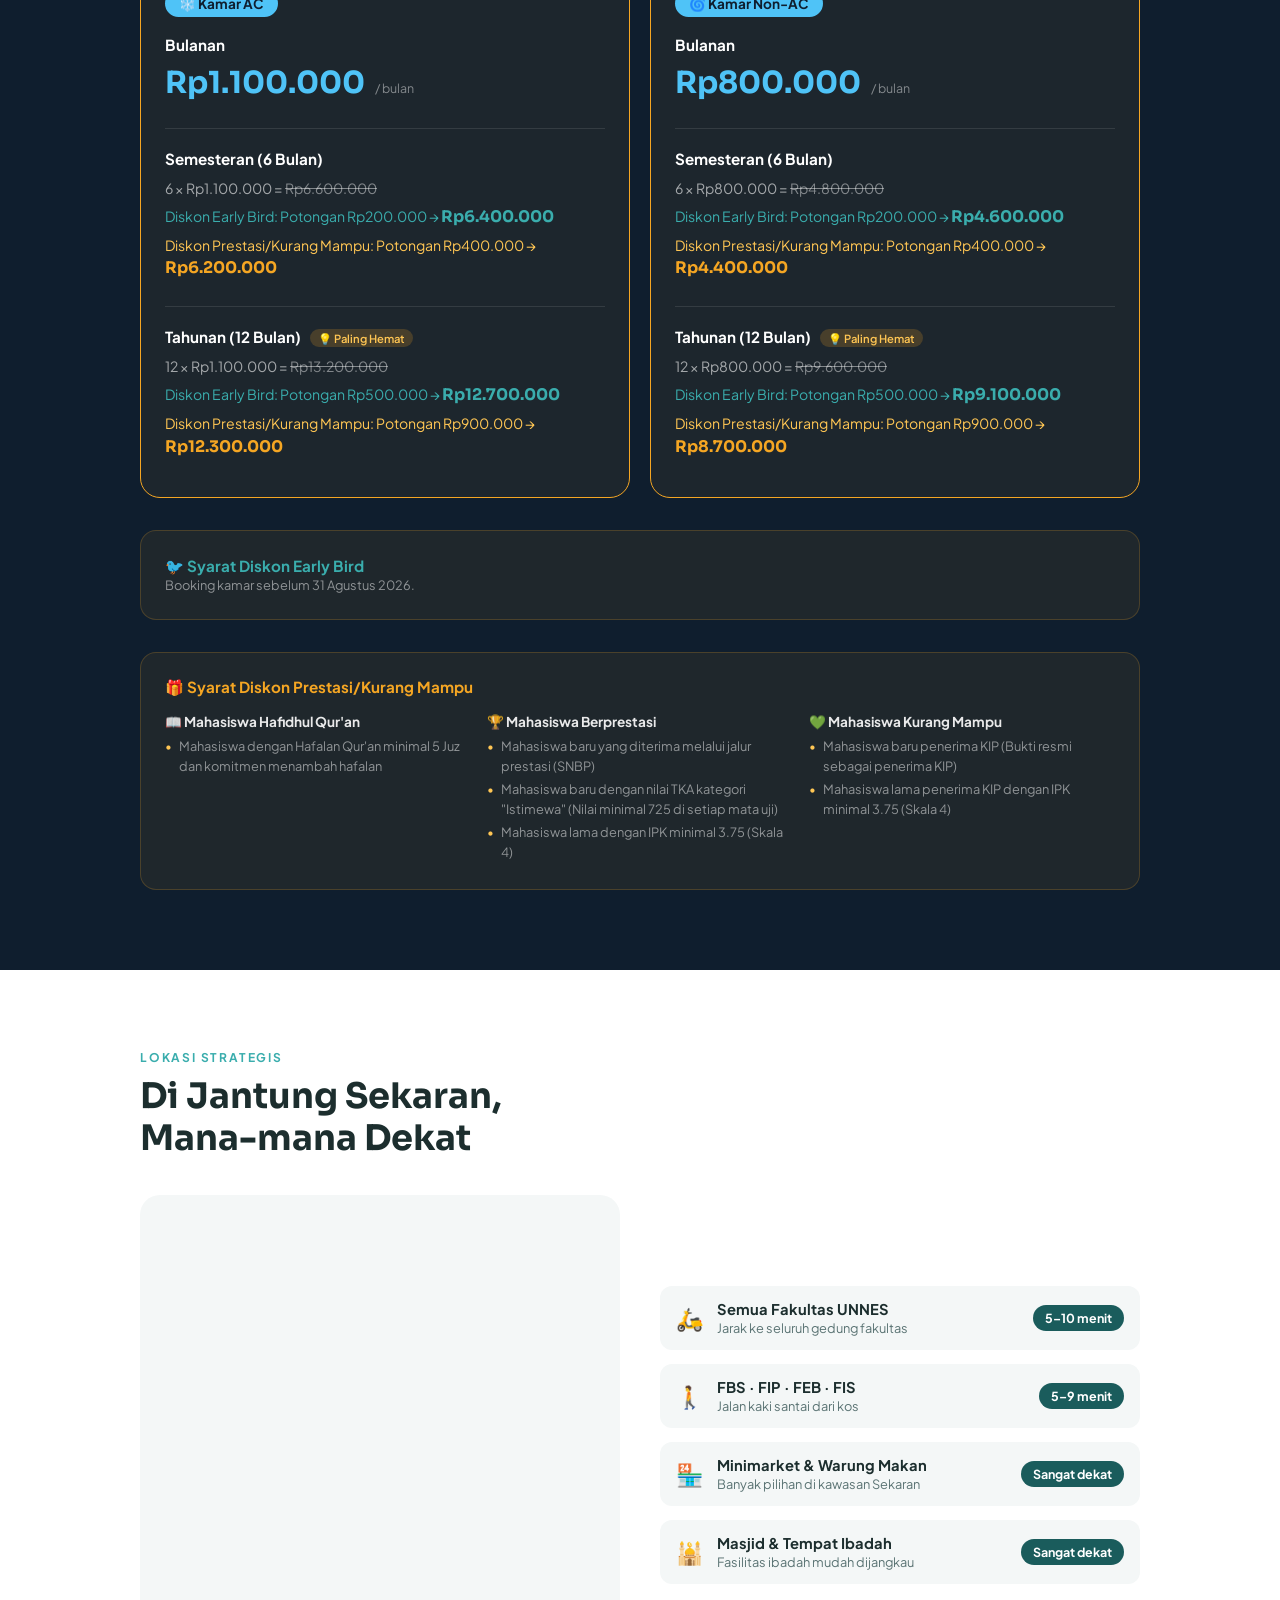
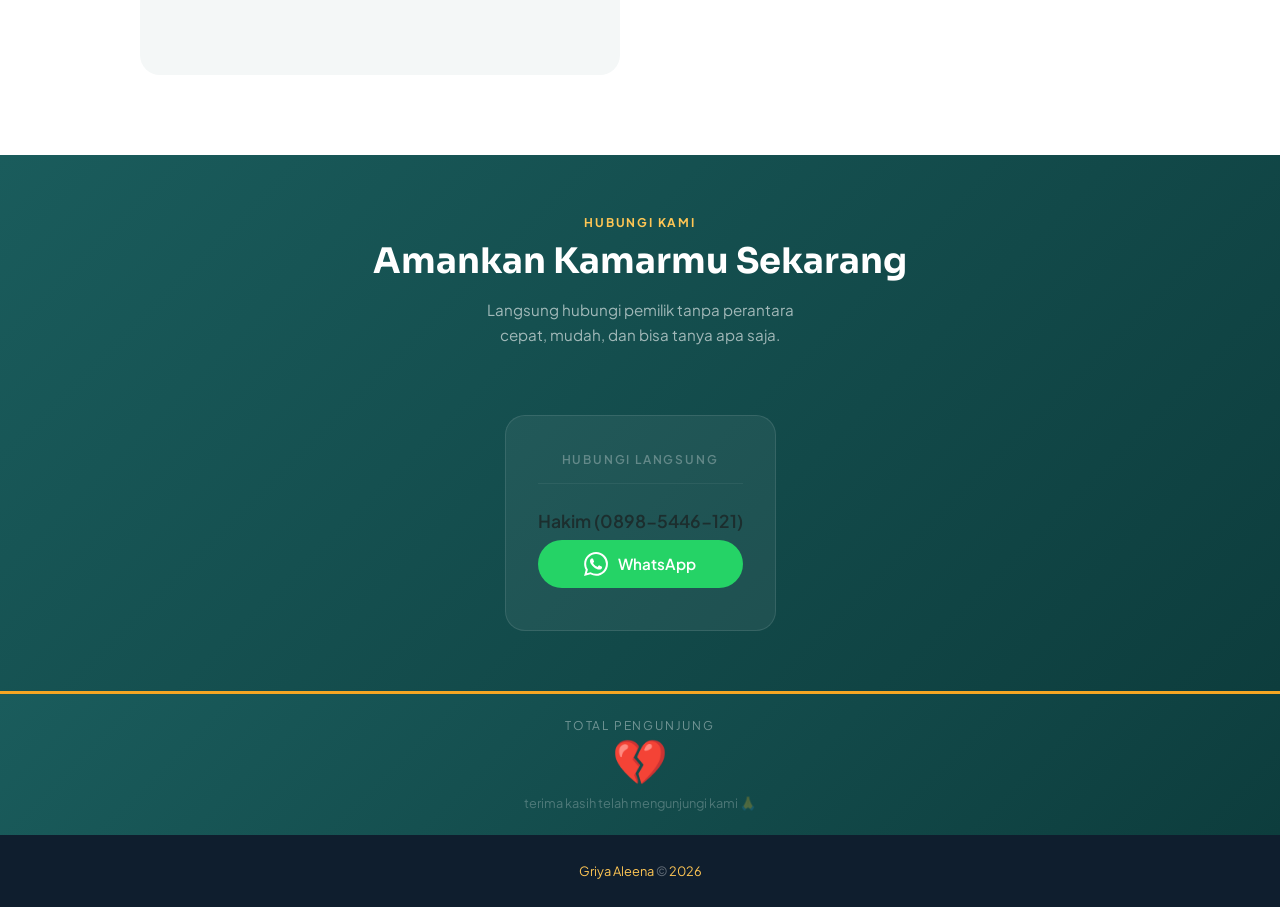
==== commit 128c5614: "Update index.html" ====
--- a/index.html
+++ b/index.html
@@ -8,10 +8,10 @@
 <meta name="description" id="dynamic-description" content="Loading...">
 
 <!-- 🔥 OPEN GRAPH TAGS - HARDCODE UNTUK WHATSAPP PREVIEW -->
-<meta property="og:title" content="Griya Aleena – Kos Putri Nyaman, Kampus UNNES Sekaran" />
-<meta property="og:description" content="Kos putri baru di Sekaran dekat UNNES. Fasilitas lengkap: AC, kamar mandi dalam, WiFi, dapur bersama, CCTV. Diskon Early Bird & Prestasi/Kurang Mampu." />
+<meta property="og:title" content="Griya Aleena – Kos Putri Nyaman, Kampus UNNES Sekaran." />
+<meta property="og:description" content="Kos putri baru di Kampus UNNES Sekaran. Fasilitas lengkap: AC/Non AC, Free WIFI, Kamar mandi dalam, WC duduk, Mesin cuci bersama, Dapur bersama, CCTV. Diskon Early Bird & Prestasi/Kurang Mampu." />
 
-<meta property="og:image" content="https://lintangglangitt.github.io/griya-aleena/foto/og.jpg?v=20260721" /> <!-- GANTI INI UTK VERSI OG -->
+<meta property="og:image" content="https://lintangglangitt.github.io/griya-aleena/foto/og.jpg?v=20260816" /> <!-- GANTI INI UTK VERSI OG -->
 
 <meta property="og:image:width" content="1200" />
 <meta property="og:image:height" content="630" />
@@ -26,7 +26,7 @@
 <meta name="twitter:card" content="summary_large_image" />
 <meta name="twitter:title" content="Griya Aleena Sekaran – Kos Putri Kampus UNNES" />
 <meta name="twitter:description" content="Kos putri baru di Sekaran dekat UNNES. Fasilitas lengkap, diskon early bird & prestasi." />
-<meta name="twitter:image" content="https://lintangglangitt.github.io/griya-aleena/foto/og.jpg?v=20260721" /> <!-- GANTI INI UTK VERSI OG -->
+<meta name="twitter:image" content="https://lintangglangitt.github.io/griya-aleena/foto/og.jpg?v=20260816" /> <!-- GANTI INI UTK VERSI OG -->
 
 <link rel="icon" type="image/png" sizes="32x32" href="foto/favicon.png">
 <link rel="icon" type="image/png" sizes="16x16" href="foto/favicon.png">
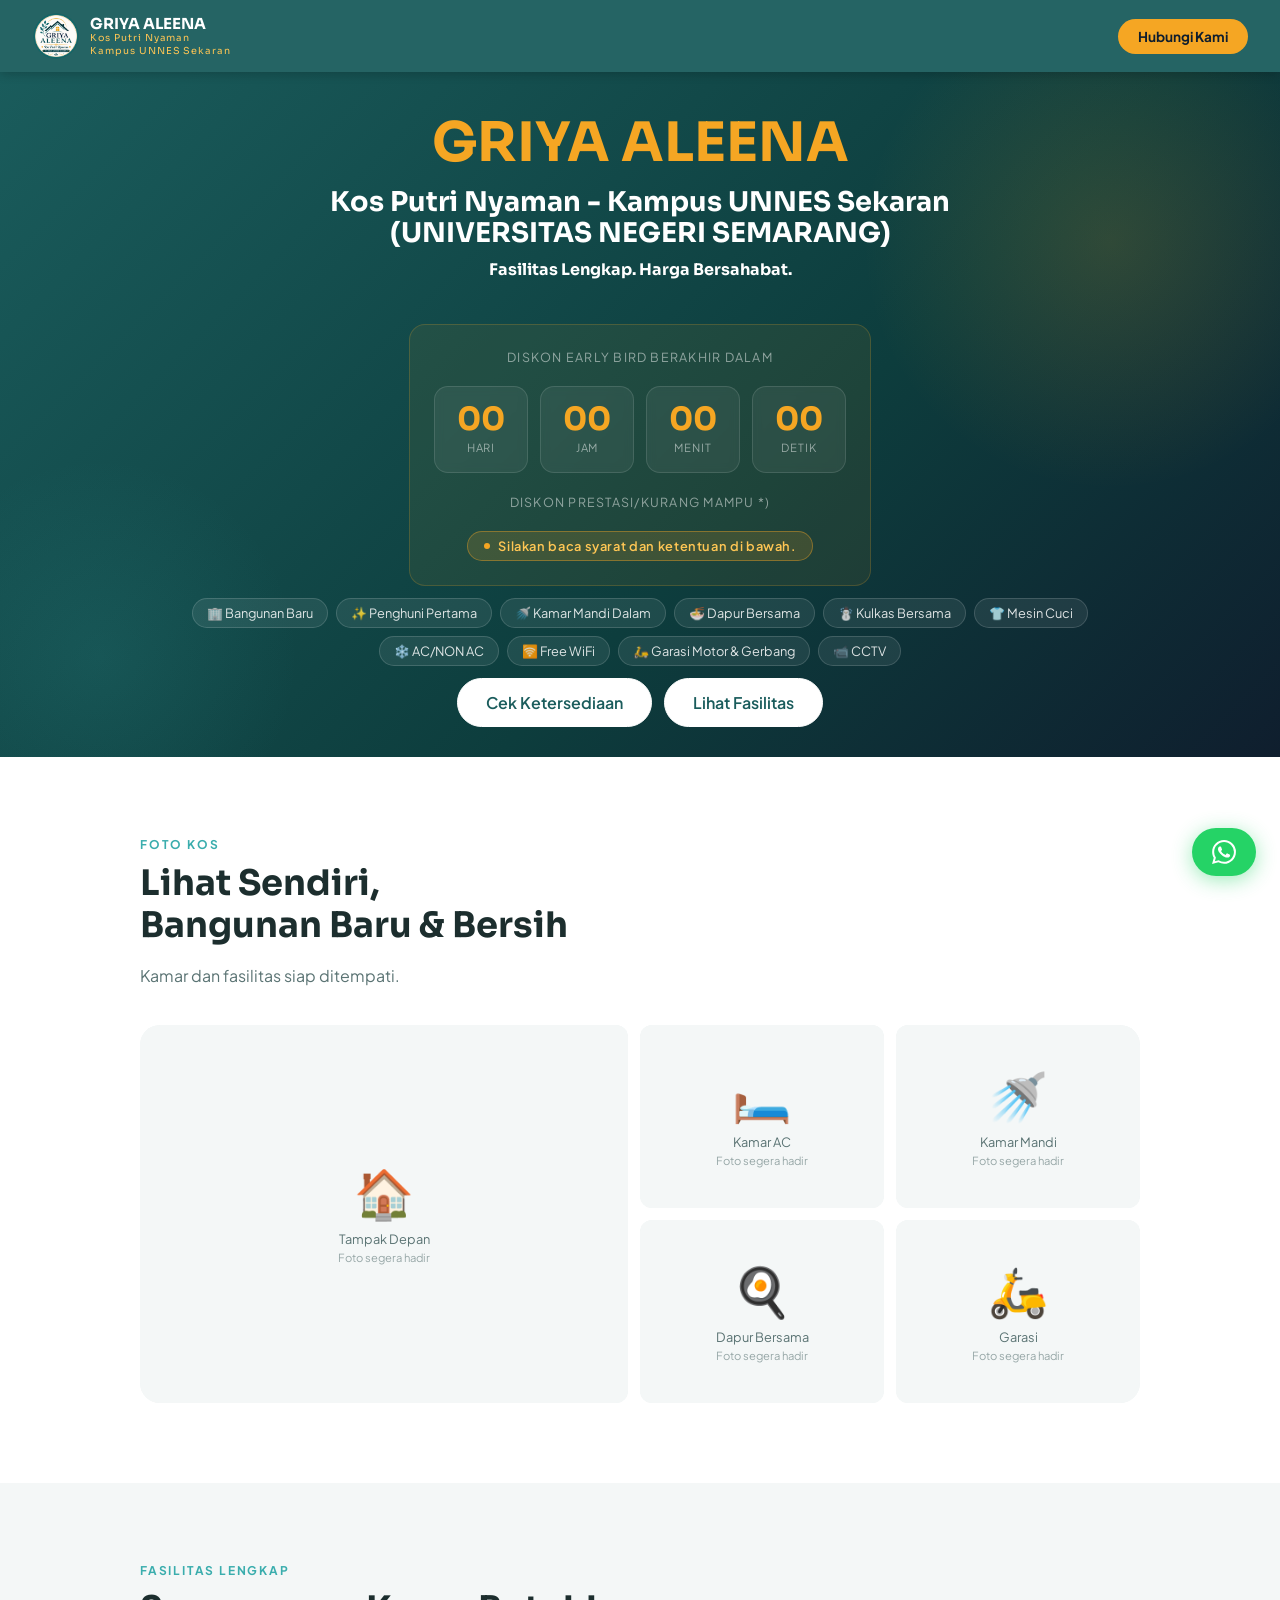
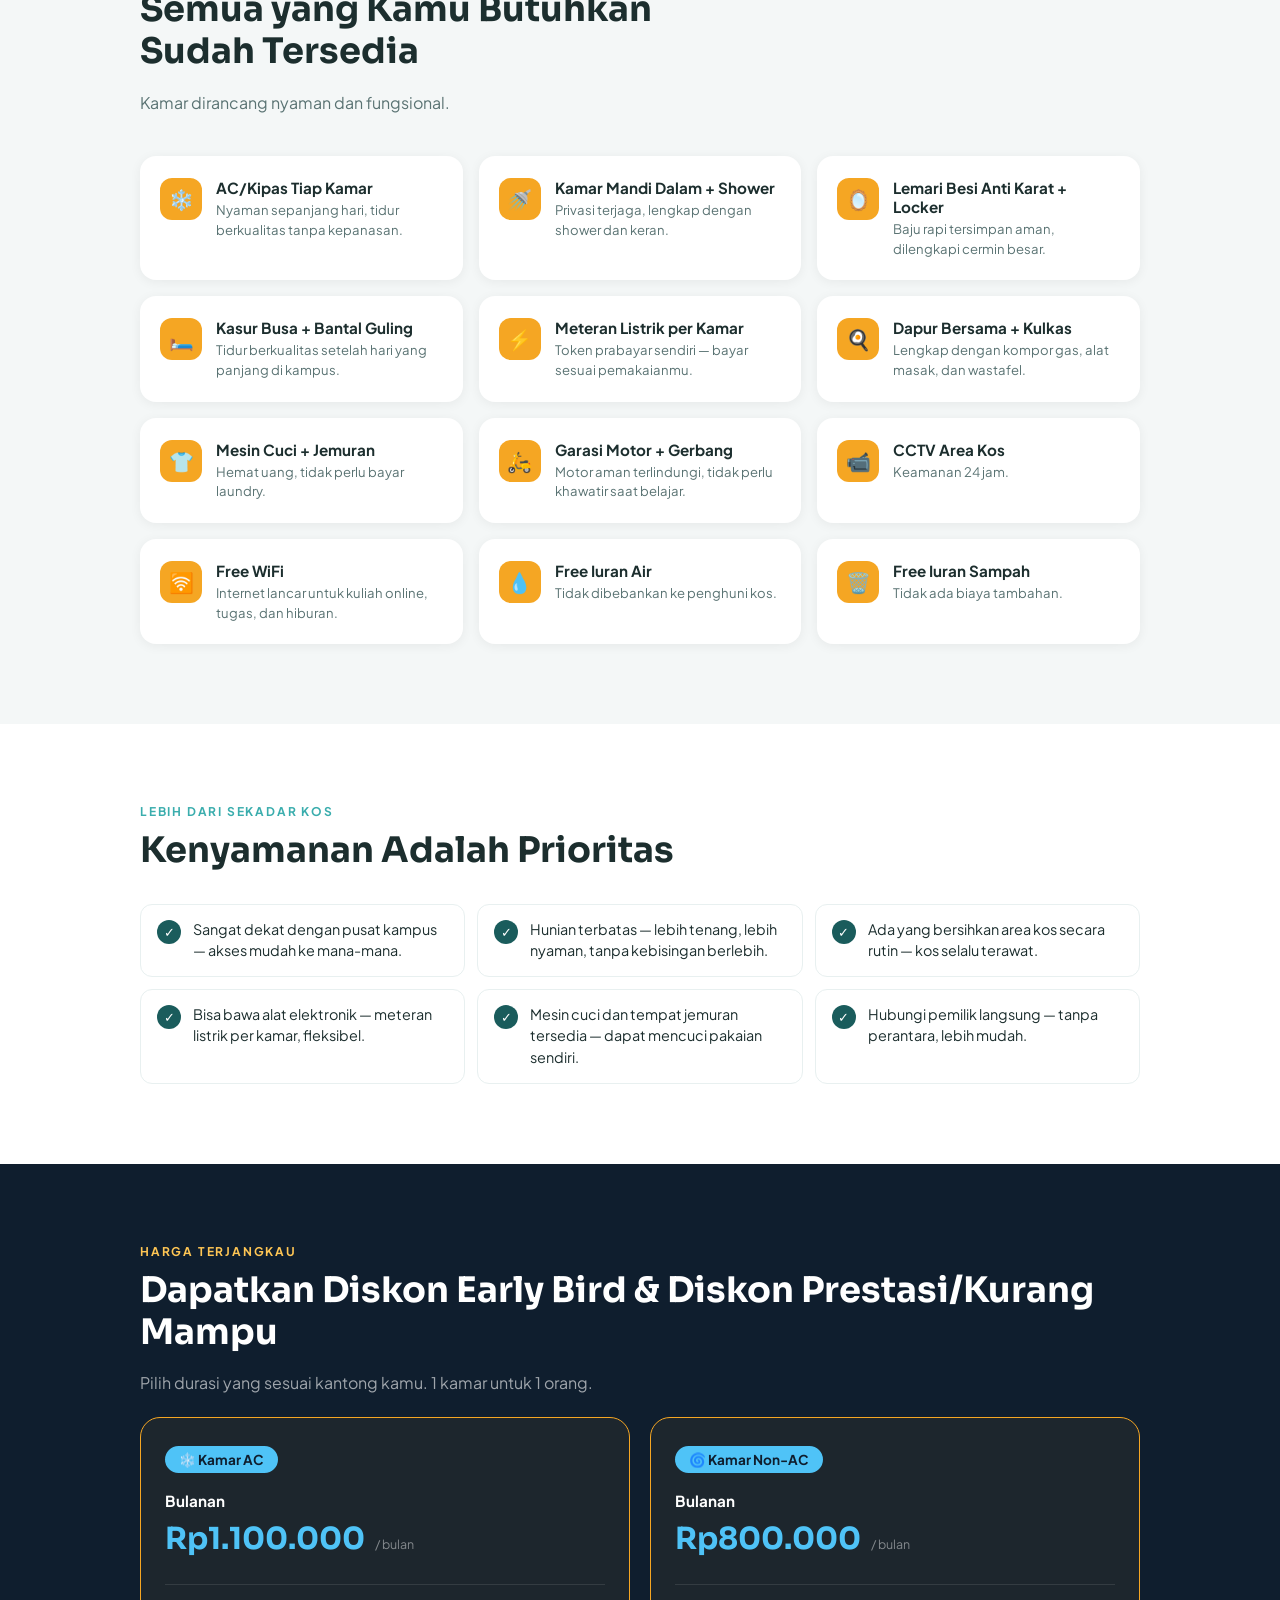
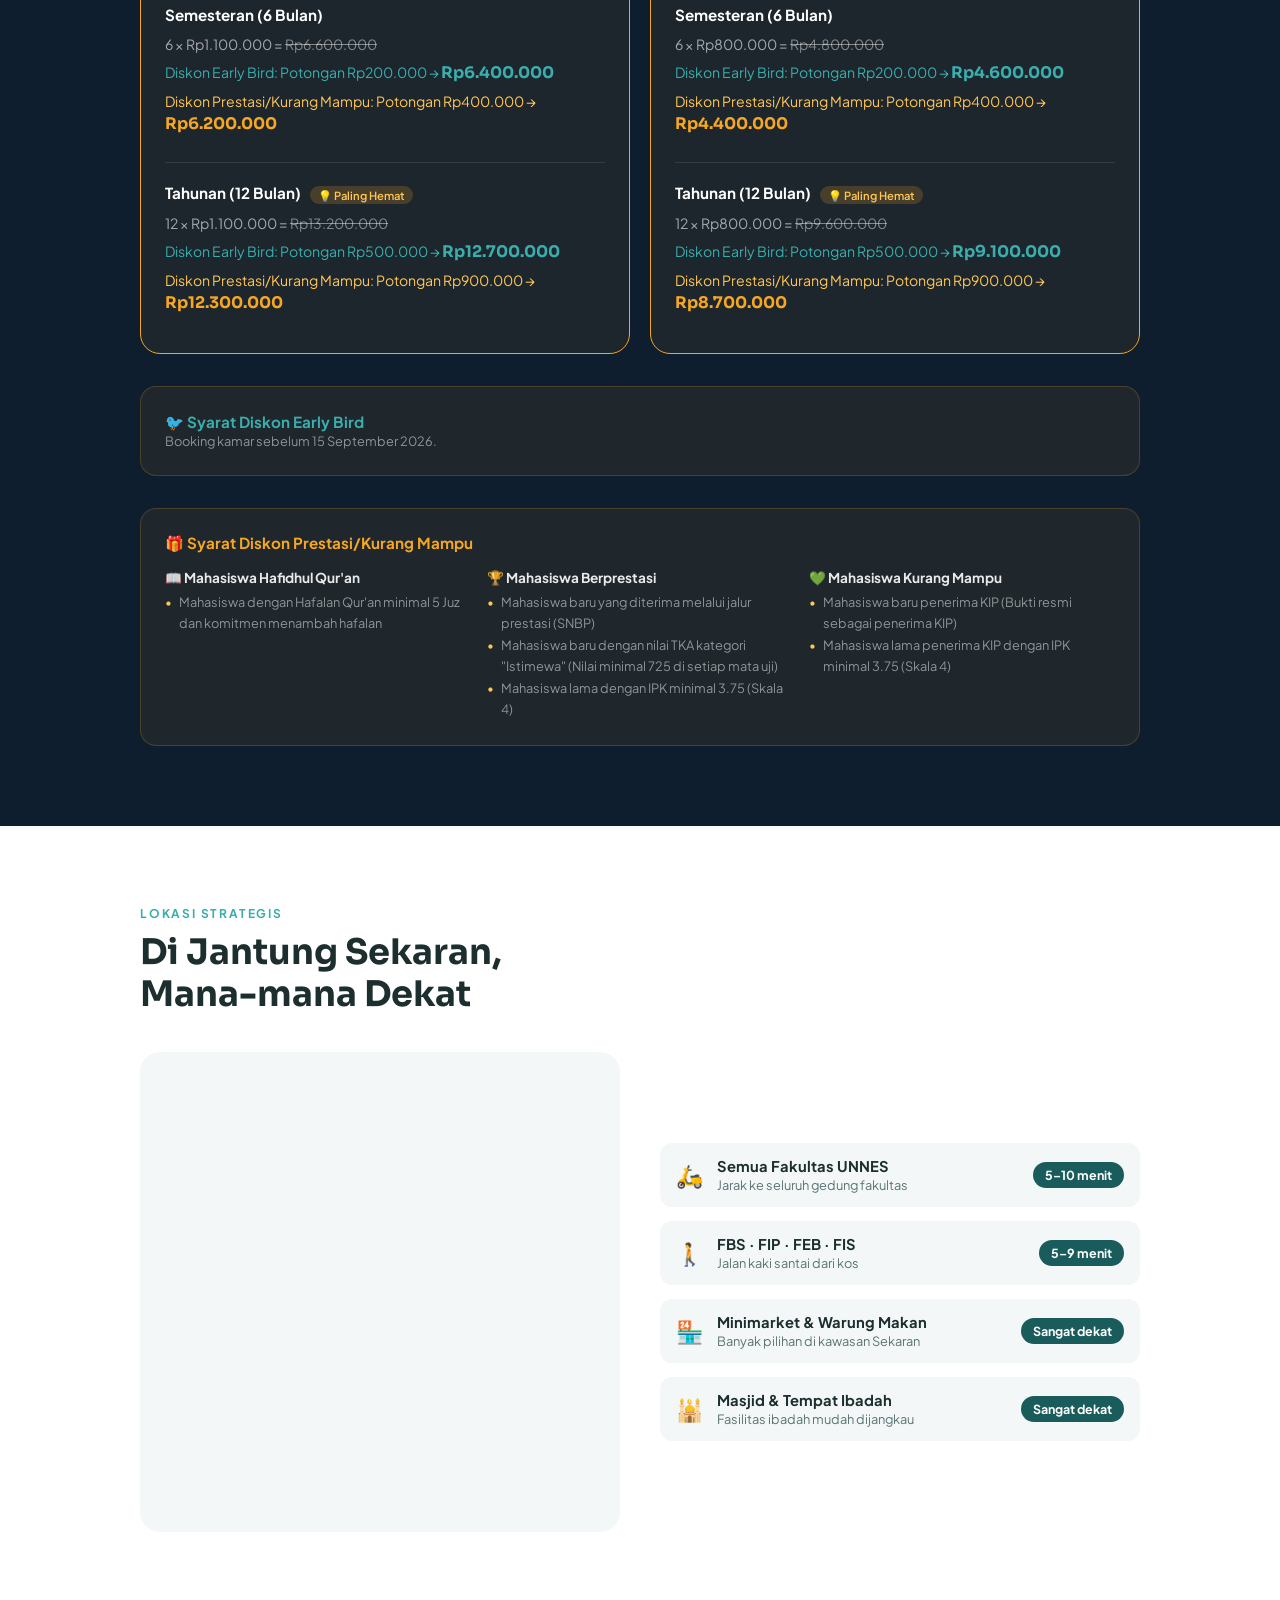
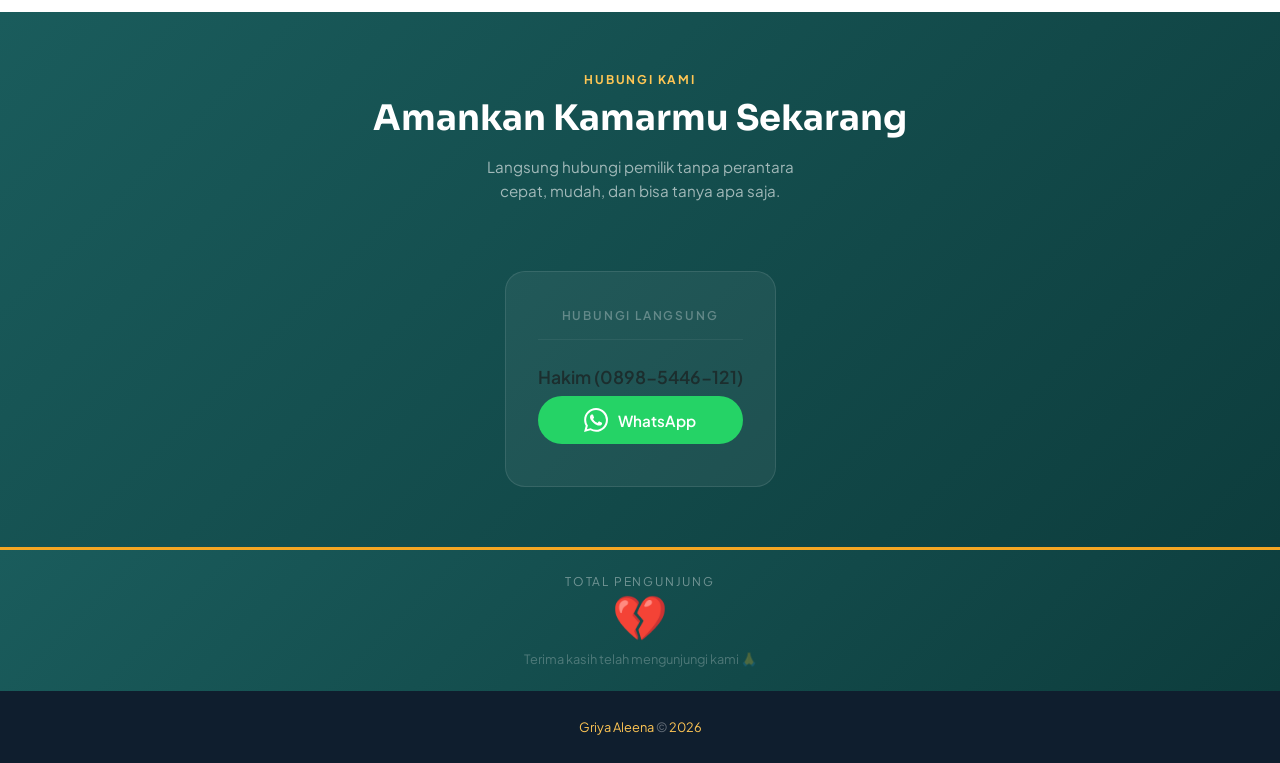
==== commit 8cf5b89c: "Update index.html" ====
--- a/index.html
+++ b/index.html
@@ -155,7 +155,7 @@
   <div class="hc-inner">
     <div class="hc-label">Total Pengunjung</div>
     <div class="hc-num" id="hc-num">0</div>
-    <div class="hc-sub">terima kasih telah mengunjungi kami 🙏</div>
+    <div class="hc-sub">Terima kasih telah mengunjungi kami 🙏</div>
   </div>
 </div>
 
--- a/styles.css
+++ b/styles.css
@@ -13,6 +13,7 @@
   --text: #1c2e2e;
   --muted: #5a7373;
   --blue: #4FC3F7;
+  --nav-height: 72px;
 }
 
 html { scroll-behavior: smooth; }
@@ -22,15 +23,24 @@
   color: var(--text);
   background: var(--white);
   overflow-x: hidden;
+  padding-top: var(--nav-height);
 }
 
 /* ── NAV ── */
 nav {
-  position: fixed; top: 0; left: 0; right: 0; z-index: 100;
+  position: fixed; 
+  top: 0; 
+  left: 0; 
+  right: 0; 
+  z-index: 100;
   background: rgba(26,92,92,0.95);
   backdrop-filter: blur(8px);
-  display: flex; align-items: center; justify-content: space-between;
+  display: flex; 
+  align-items: center; 
+  justify-content: space-between;
   padding: 12px 32px;
+  height: var(--nav-height);
+  box-shadow: 0 2px 10px rgba(0,0,0,0.2);
 }
 
 .nav-brand { 
@@ -89,20 +99,26 @@
 }
 
 nav a.nav-cta {
-  background: var(--amber); color: var(--navy); font-weight: 700; font-size: 0.85rem;
-  padding: 9px 20px; border-radius: 50px; text-decoration: none;
+  background: var(--amber); 
+  color: var(--navy); 
+  font-weight: 700; 
+  font-size: 0.85rem;
+  padding: 9px 20px; 
+  border-radius: 50px; 
+  text-decoration: none;
   transition: background 0.2s;
+  white-space: nowrap;
 }
 nav a.nav-cta:hover { background: var(--amber-lt); }
 
 /* ── HERO ── */
 #hero {
-  min-height: 100vh;
+  min-height: auto;
   background: linear-gradient(135deg, var(--teal) 0%, #0d3d3d 60%, var(--navy) 100%);
   display: flex;
   align-items: center;
   justify-content: center;
-  padding: 60px 24px 40px;
+  padding: 40px 24px 30px;
   position: relative;
   overflow: hidden;
   text-align: center;
@@ -128,7 +144,7 @@
   flex-direction: column;
   align-items: center;
   text-align: center;
-  gap: 24px;
+  gap: 12px;
   position: relative;
   z-index: 1;
 }
@@ -336,12 +352,33 @@
 }
 
 /* ── SECTION BASE ── */
-section { padding: 80px 24px; }
-.section-eye { font-size: 0.75rem; font-weight: 700; letter-spacing: 0.15em;
-  text-transform: uppercase; color: var(--teal-lt); margin-bottom: 10px; }
-.section-title { font-family: 'Sora', sans-serif; font-size: clamp(1.6rem,3vw,2.2rem); 
-  font-weight: 700; color: var(--text); line-height: 1.2; margin-bottom: 16px;  text-align: left;}
-.section-desc { color: var(--muted); font-size: 1rem; line-height: 1.7; max-width: 560px; }
+section { 
+  padding: 80px 24px; 
+  scroll-margin-top: var(--nav-height);
+}
+.section-eye { 
+  font-size: 0.75rem; 
+  font-weight: 700; 
+  letter-spacing: 0.15em;
+  text-transform: uppercase; 
+  color: var(--teal-lt); 
+  margin-bottom: 10px; 
+}
+.section-title { 
+  font-family: 'Sora', sans-serif; 
+  font-size: clamp(1.6rem,3vw,2.2rem); 
+  font-weight: 700; 
+  color: var(--text); 
+  line-height: 1.2; 
+  margin-bottom: 16px;  
+  text-align: left;
+}
+.section-desc { 
+  color: var(--muted); 
+  font-size: 1rem; 
+  line-height: 1.7; 
+  max-width: 560px; 
+}
 
 /* ── STATS STRIP ── */
 #stats { background: var(--teal); padding: 40px 24px; }
@@ -407,7 +444,6 @@
   border-radius: 50px; display: inline-block; margin-bottom: 14px;
 }
 
-/* 🔥 SEMUA BADGE JADI BIRU */
 .ac-badge { 
   background: var(--blue); 
   color: var(--navy); 
@@ -441,7 +477,6 @@
 .harga-price-row { display: flex; align-items: baseline; gap: 10px; margin-bottom: 6px; }
 .harga-strike { color: rgba(255,255,255,0.3); font-size: 0.9rem; text-decoration: line-through; }
 
-/* 🔥 HARGA BULANAN JADI BIRU */
 .harga-normal { 
   color: var(--blue);
   font-family: 'Sora', sans-serif; 
@@ -469,7 +504,6 @@
   font-family: 'Sora', sans-serif; 
 }
 
-/* 🔥 DISKON PRESTASI TETAP KUNING/AMBER */
 .price-calc-row.spesial { color: var(--amber-lt); }
 .price-calc-row.spesial .calc-spesial {
   color: var(--amber); font-weight: 700; font-size: 1rem;
@@ -691,25 +725,62 @@
   display: grid;
   grid-template-columns: 2fr 1fr 1fr;
   grid-template-rows: auto auto;
-  gap: 12px; margin-top: 36px; border-radius: 20px; overflow: hidden;
-}
+  gap: 12px;
+  margin-top: 36px;
+  border-radius: 20px;
+  overflow: hidden;
+}
+
 .galeri-item {
-  background: var(--gray); border-radius: 12px; overflow: hidden;
-  aspect-ratio: 4/3; position: relative;
-  display: flex; align-items: center; justify-content: center;
-  color: var(--muted); font-size: 0.85rem; text-align: center;
+  background: var(--gray);
+  border-radius: 12px;
+  overflow: hidden;
+  aspect-ratio: 4/3;
+  position: relative;
+  display: flex;
+  align-items: center;
+  justify-content: center;
+  color: var(--muted);
+  font-size: 0.85rem;
+  text-align: center;
   cursor: pointer;
   transition: transform 0.3s ease, box-shadow 0.3s ease;
-}
+  min-height: 120px;
+}
+
 .galeri-item:hover {
   transform: translateY(-4px);
   box-shadow: 0 8px 24px rgba(0,0,0,0.12);
 }
-.galeri-item.main { grid-row: 1 / 3; aspect-ratio: auto; min-height: 280px; }
-.galeri-item img { width: 100%; height: 100%; object-fit: cover; display: block; transition: transform 0.5s ease; }
-.galeri-item:hover img { transform: scale(1.05); }
-.galeri-placeholder { display: flex; flex-direction: column; gap: 6px; align-items: center; }
-.galeri-placeholder span { font-size: 2rem; }
+
+.galeri-item.main {
+  grid-row: 1 / 3;
+  aspect-ratio: auto;
+  min-height: 280px;
+}
+
+.galeri-item img {
+  width: 100%;
+  height: 100%;
+  object-fit: cover;
+  display: block;
+  transition: transform 0.5s ease;
+}
+
+.galeri-item:hover img {
+  transform: scale(1.05);
+}
+
+.galeri-placeholder {
+  display: flex;
+  flex-direction: column;
+  gap: 6px;
+  align-items: center;
+}
+
+.galeri-placeholder span {
+  font-size: 2rem;
+}
 
 .no-image {
   position: absolute;
@@ -723,10 +794,26 @@
   font-size: 0.85rem;
   padding: 20px;
   text-align: center;
-}
-.no-image span { font-size: 2.5rem; margin-bottom: 8px; }
-.no-image p { margin: 0; line-height: 1.4; }
-.no-image small { font-size: 0.7rem; opacity: 0.6; }
+  width: 100%;
+  height: 100%;
+}
+
+.no-image span {
+  font-size: 3rem;
+  margin-bottom: 8px;
+  display: block;
+}
+
+.no-image p {
+  margin: 0;
+  line-height: 1.4;
+  font-size: 0.8rem;
+}
+
+.no-image small {
+  font-size: 0.7rem;
+  opacity: 0.6;
+}
 
 /* ── KETERSEDIAAN ── */
 .avail-strip {
@@ -804,8 +891,127 @@
 
 /* ── RESPONSIVE ── */
 @media (max-width: 640px) {
-  nav { padding: 12px 16px; }
+  nav { 
+    padding: 10px 16px; 
+    height: 64px;
+  }
+  
+  :root {
+    --nav-height: 64px;
+  }
+  
+  body {
+    padding-top: var(--nav-height);
+  }
+  
+  .nav-name {
+    font-size: 0.8rem;
+  }
+  
+  #nav-brand-sub {
+    font-size: 0.5rem;
+  }
+  
+  .nav-logo {
+    min-height: 40px;
+  }
+  
+  #nav-logo-img {
+    max-height: 40px;
+  }
+  
+  nav a.nav-cta {
+    font-size: 0.7rem;
+    padding: 6px 14px;
+  }
+  
+  /* Hero fullscreen di mobile */
+  #hero {
+    min-height: calc(100vh - var(--nav-height));
+    padding: 20px 16px 30px;
+  }
+  
+  .hero-inner {
+    gap: 16px;
+  }
+  
+  h1 {
+    font-size: clamp(1.5rem, 4vw, 2.2rem);
+  }
+  
+  h2 {
+    font-size: clamp(0.9rem, 2vw, 1.2rem);
+  }
+  
+  h3 {
+    font-size: clamp(0.8rem, 1.5vw, 1rem);
+  }
+  
+  section {
+    padding: 50px 16px;
+    scroll-margin-top: var(--nav-height);
+  }
+  
   .stats-row { grid-template-columns: repeat(2, 1fr); }
   .harga-cards { grid-template-columns: 1fr; }
   .syarat-grid { grid-template-columns: 1fr; }
-  .lokasi-row { grid-template-column
+  .lokasi-row { grid-template-columns: 1fr; }
+  .lokasi-map { aspect-ratio: 4/3; }
+  
+  .galeri-grid {
+    grid-template-columns: 1fr 1fr;
+    grid-template-rows: auto;
+    gap: 8px;
+  }
+  
+  .galeri-item.main {
+    grid-column: 1 / 3;
+    grid-row: auto;
+    min-height: 180px;
+  }
+  
+  .galeri-item {
+    aspect-ratio: 4/3;
+    min-height: 100px;
+  }
+  
+  .galeri-item img {
+    object-fit: cover;
+  }
+  
+  .no-image span {
+    font-size: 2rem;
+  }
+  
+  .no-image p {
+    font-size: 0.7rem;
+  }
+  
+  .no-image small {
+    font-size: 0.6rem;
+  }
+  
+  .floating-wa { 
+    bottom: 16px; 
+    right: 16px; 
+    padding: 10px 16px;
+    gap: 8px;
+  }
+  .floating-wa svg { width: 20px; height: 20px; }
+  .floating-wa span { font-size: 0.8rem; }
+
+  .countdown {
+    display: flex;
+    flex-wrap: nowrap;
+    gap: 6px;
+    justify-content: center;
+  }
+  .cd-box {
+    min-width: 55px;
+    padding: 10px 8px;
+    flex-shrink: 0;
+    border-radius: 10px;
+  }
+  .cd-num { font-size: 1.1rem; }
+  .cd-unit { font-size: 0.5rem; }
+}
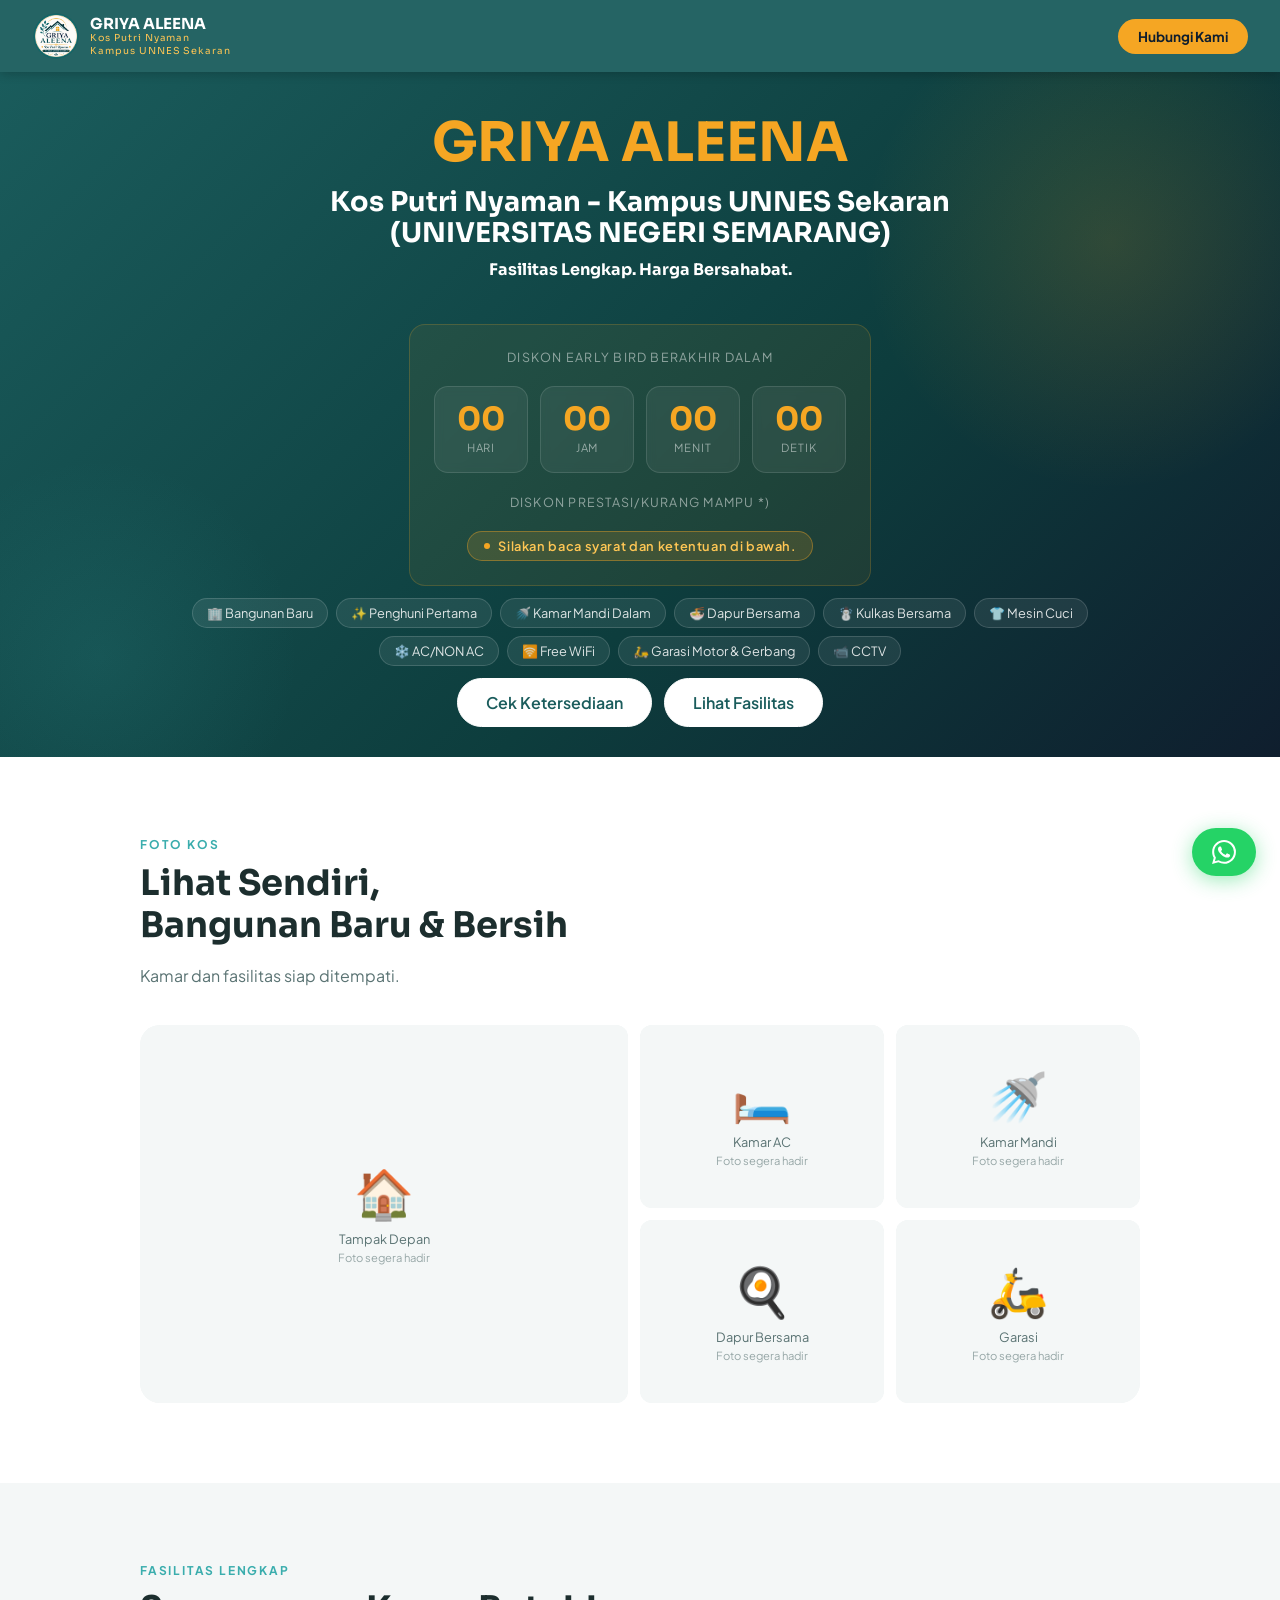
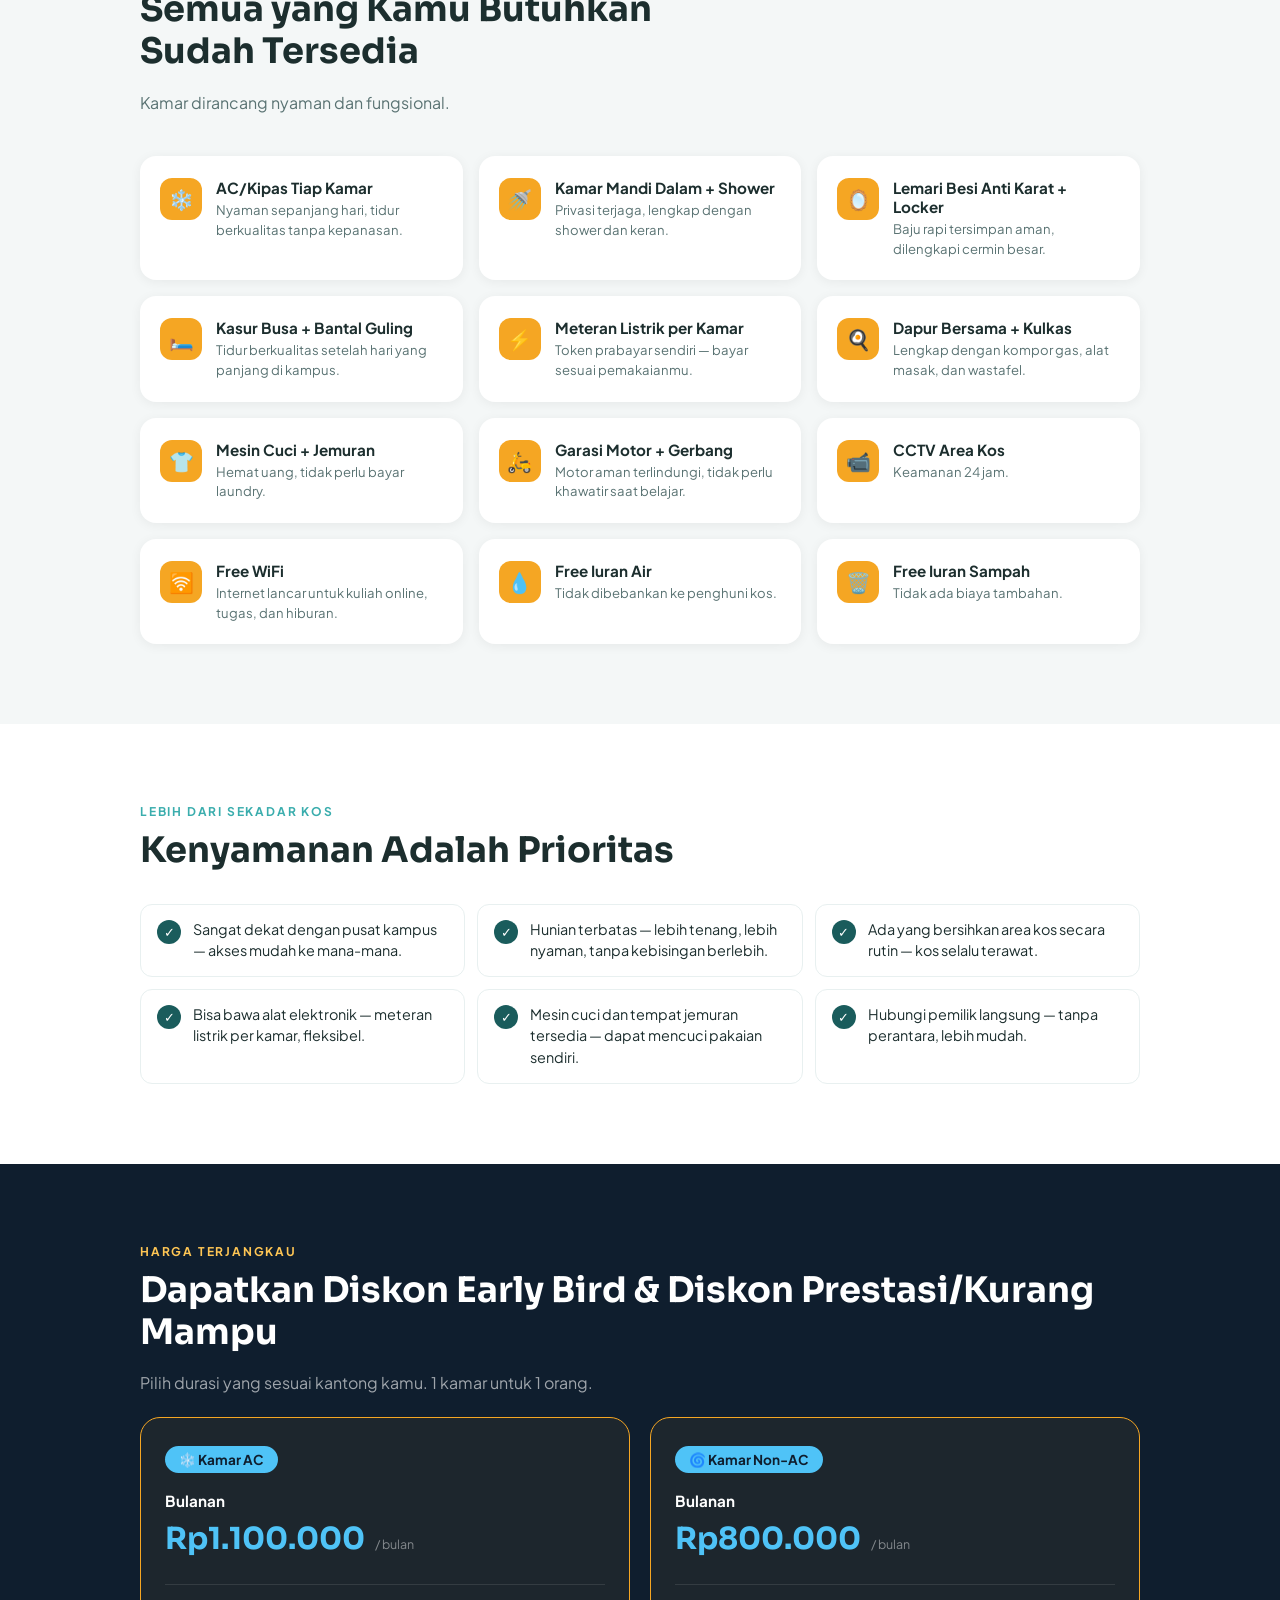
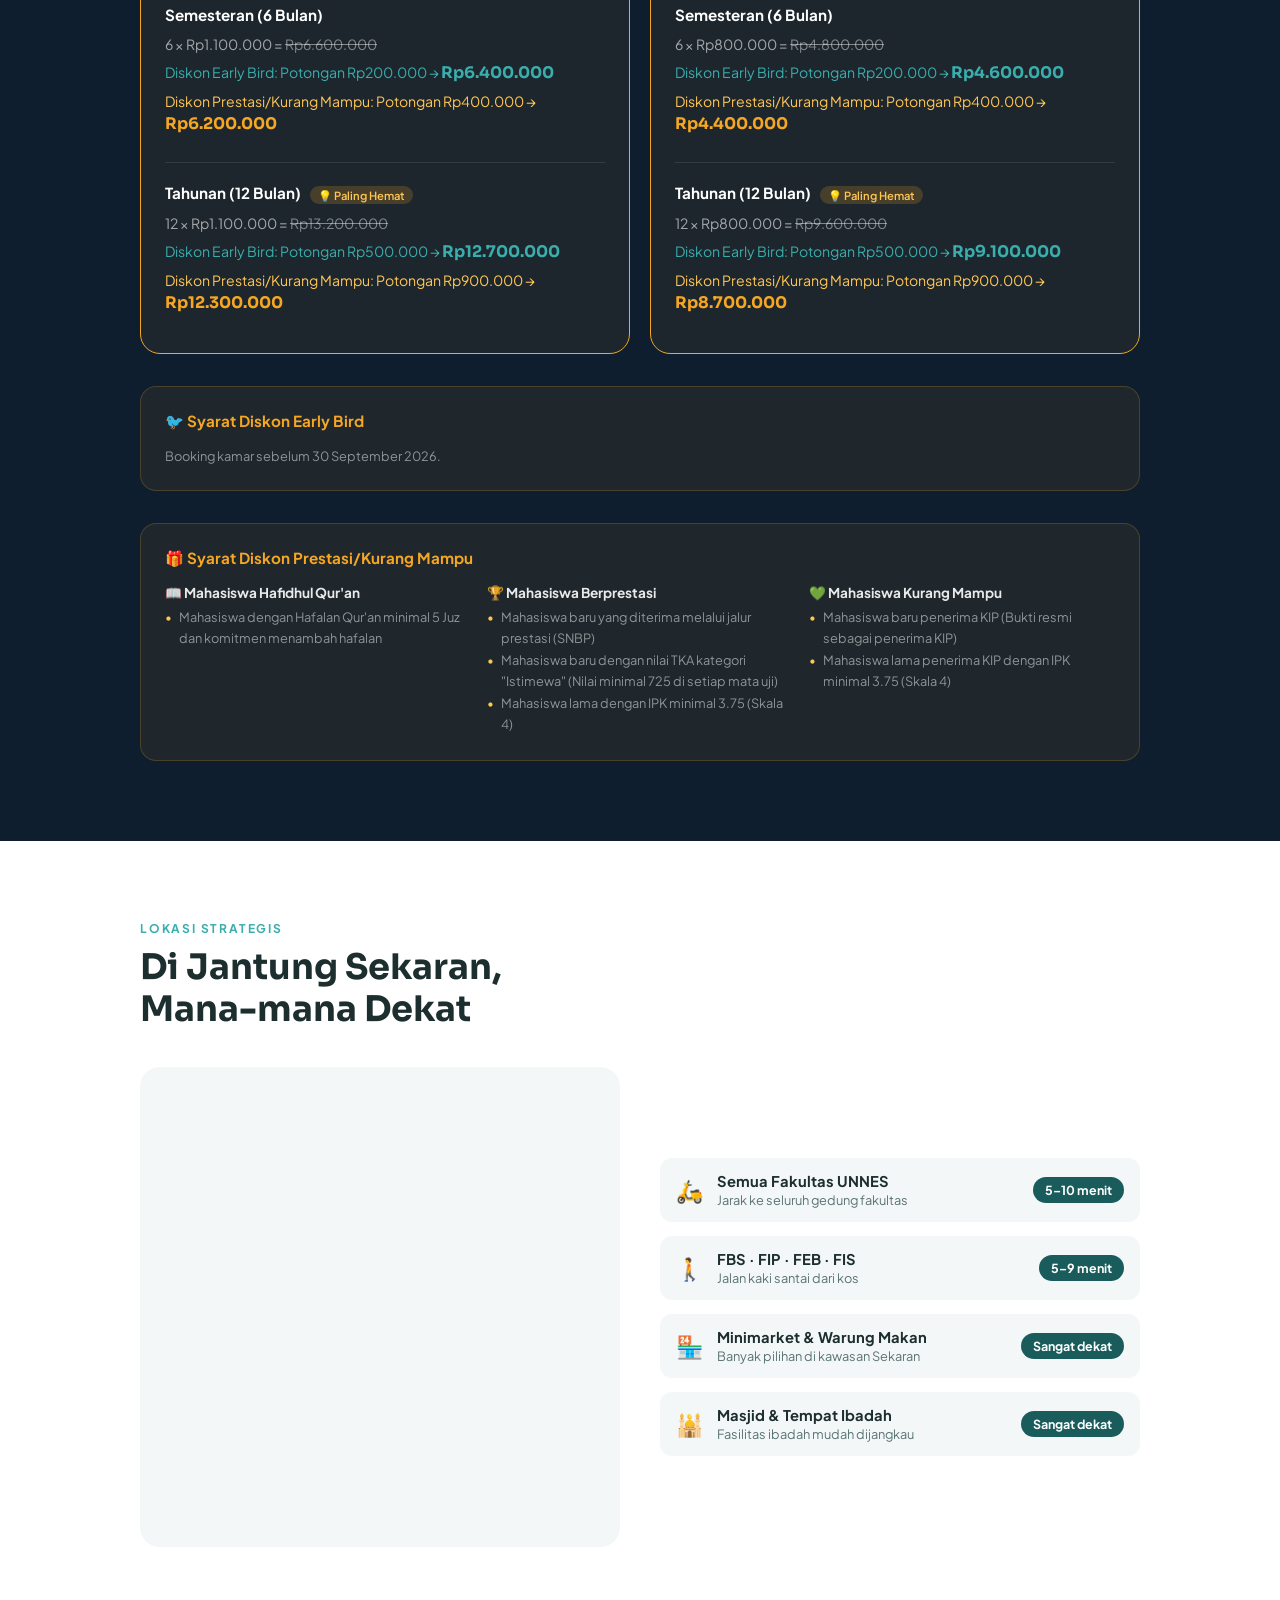
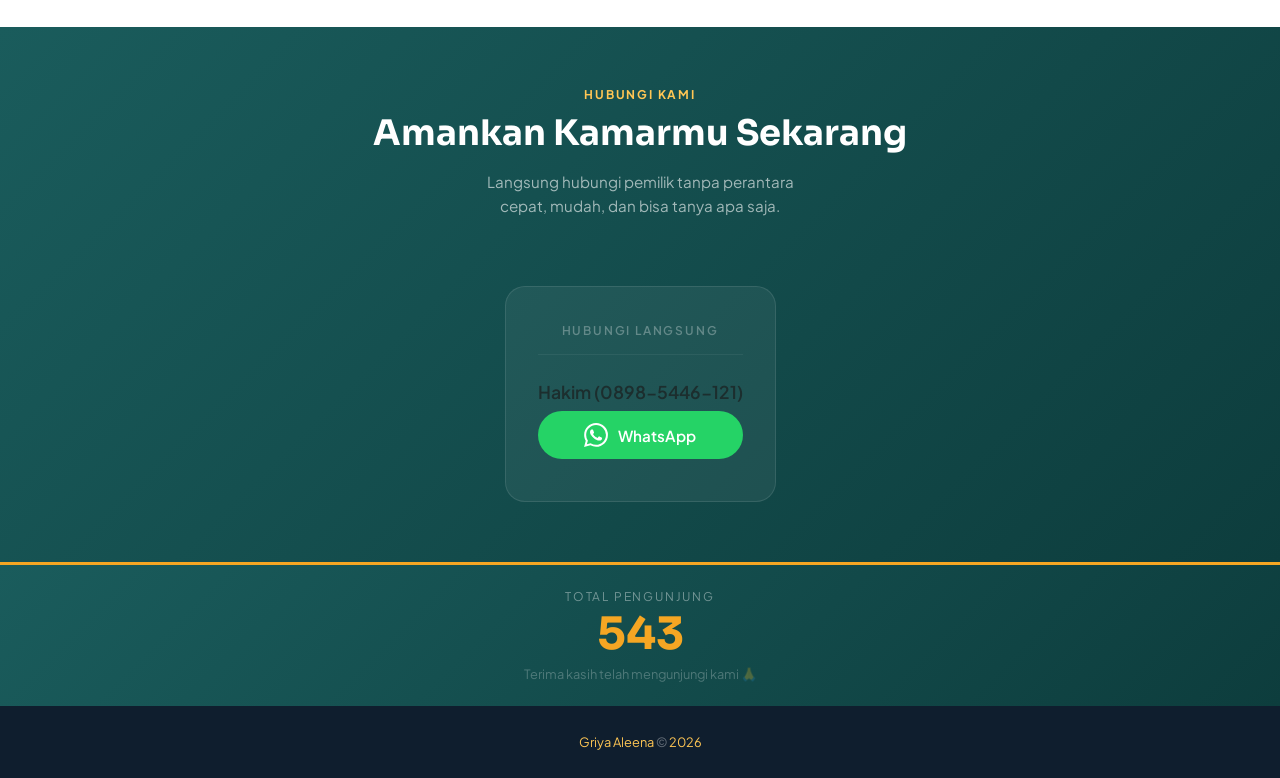
==== commit 11411abc: "Update index.html" ====
--- a/index.html
+++ b/index.html
@@ -121,6 +121,8 @@
     <h2 class="section-title" id="harga-title"></h2>
     <p class="section-desc" id="harga-desc"></p> <br>
     <div class="harga-container" id="harga-container"></div>
+    
+    <div class="info-harian-mingguan-container" id="info-harian-mingguan-container"></div>
     <div class="early-bird-container" id="early-bird-container"></div>
     <div class="diskon-syarat-container" id="diskon-syarat-container"></div>
   </div>
